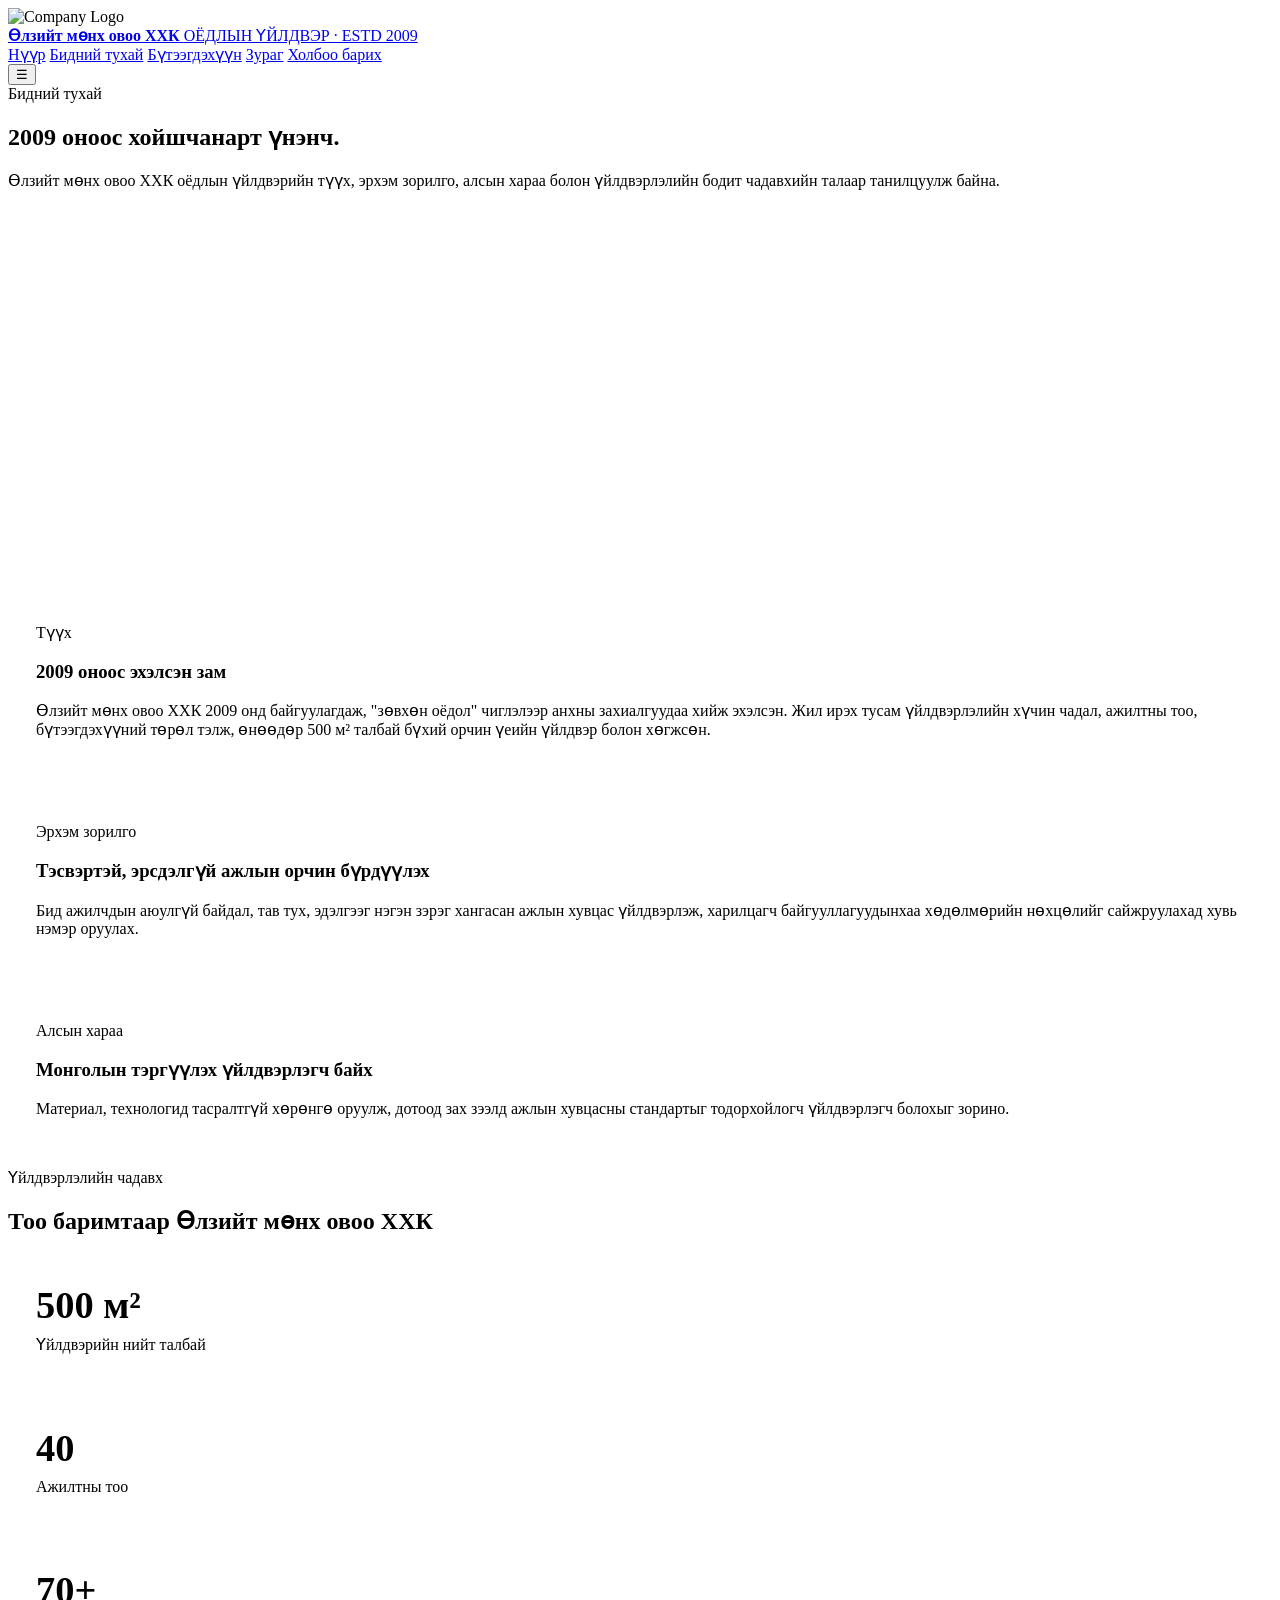
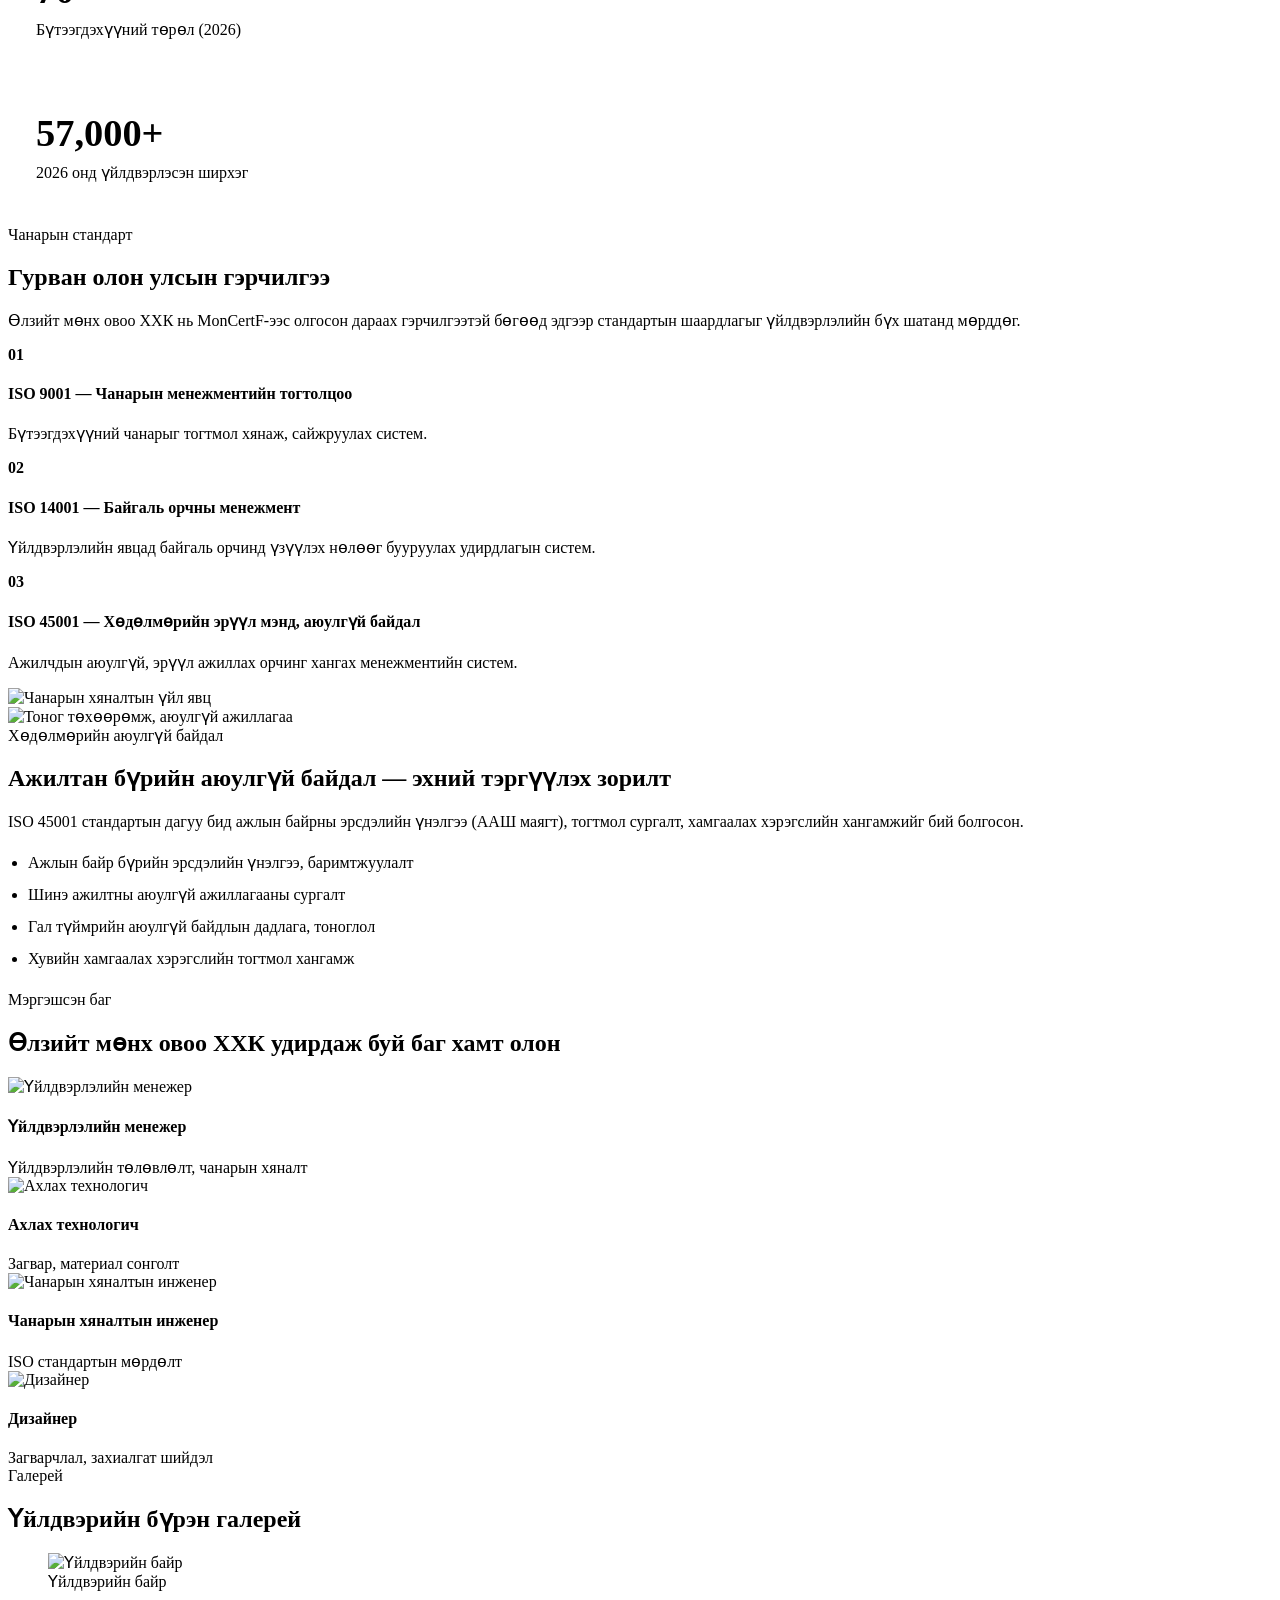
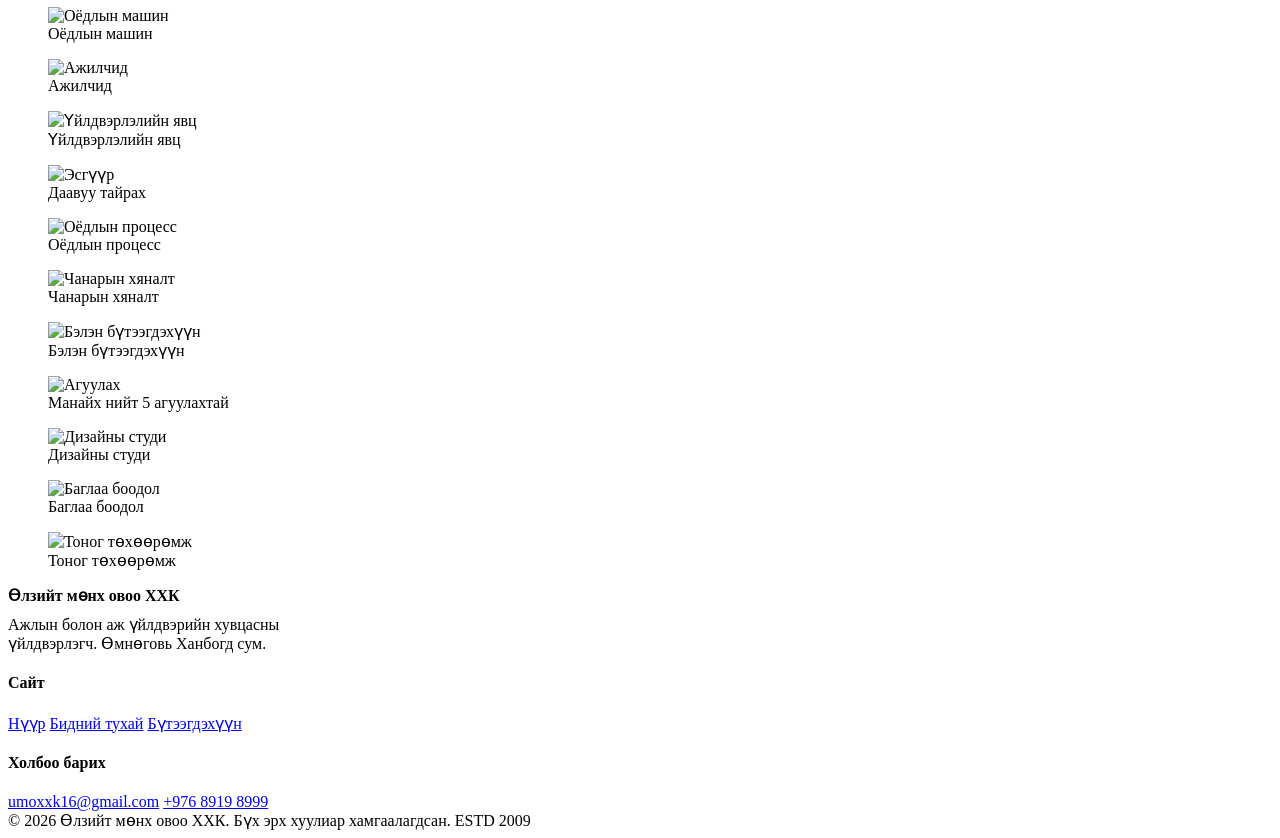
==== about.html @ 43c3ddc1 "Create about.html" ====
<!DOCTYPE html>
<html lang="mn">

<head>
    <meta charset="UTF-8">
    <meta name="viewport" content="width=device-width, initial-scale=1.0">
    <title>Бидний тухай — Өлзийт мөнх овоо ХХК оёдлын Үйлдвэр</title>
    <meta name="description" content="Өлзийт мөнх овоо ХХК оёдлын үйлдвэрийн түүх, эрхэм зорилго, чадавх, чанарын стандарт, баг хамт олон.">
    <link rel="preconnect" href="https://fonts.googleapis.com">
    <link href="https://fonts.googleapis.com/css2?family=Oswald:wght@400;500;600;700&family=Manrope:wght@400;500;600;700&display=swap" rel="stylesheet">
    <link rel="stylesheet" href="css/style.css">
    <div class="logo">
        <img src="images/logo/logo1.png" alt="Company Logo">
    </div>
</head>

<body data-page="about">

    <header class="site-nav">
        <div class="container">
            <a href="index.html" class="brand">
                <strong>Өлзийт мөнх овоо ХХК</strong>
                <span>ОЁДЛЫН ҮЙЛДВЭР · ESTD 2009</span>
            </a>
            <nav class="nav-links" id="nav-links">
                <a href="index.html">Нүүр</a>
                <a href="about.html" class="active">Бидний тухай</a>
                <a href="products.html">Бүтээгдэхүүн</a>
                <a href="about.html#gallery">Зураг</a>
                <a href="index.html#contact">Холбоо барих</a>
            </nav>
            <button class="nav-toggle" aria-label="Цэс">&#9776;</button>
        </div>
    </header>

    <section class="hero" style="min-height:56vh;">
        <div class="hero-bg" style="background-image: linear-gradient(100deg, rgba(55, 65, 76, 0.94) 25%, rgba(20,24,28,0.6) 75%), url('images/factory/factory-04.jpg');"></div>
        <div class="hero-grid"></div>
        <div class="container hero-inner">
            <div class="hero-eyebrow">Бидний тухай</div>
            <h1><span>2009 оноос хойш</span><span>чанарт үнэнч.</span></h1>
            <p class="hero-desc">Өлзийт мөнх овоо ХХК оёдлын үйлдвэрийн түүх, эрхэм зорилго, алсын хараа болон үйлдвэрлэлийн бодит чадавхийн талаар танилцуулж байна.</p>
        </div>
    </section>

    <!-- ============ HISTORY / MISSION / VISION ============ -->
    <section>
        <div class="container">
            <div class="grid grid-3">
                <div class="cut-card reveal" style="padding:34px 28px;">
                    <div class="eyebrow">Түүх</div>
                    <h3>2009 оноос эхэлсэн зам</h3>
                    <p>Өлзийт мөнх овоо ХХК 2009 онд байгуулагдаж, "зөвхөн оёдол" чиглэлээр анхны захиалгуудаа хийж эхэлсэн. Жил ирэх тусам үйлдвэрлэлийн хүчин чадал, ажилтны тоо, бүтээгдэхүүний төрөл тэлж, өнөөдөр 500 м² талбай бүхий орчин үеийн үйлдвэр
                        болон хөгжсөн.</p>
                </div>
                <div class="cut-card reveal" style="padding:34px 28px;">
                    <div class="eyebrow">Эрхэм зорилго</div>
                    <h3>Тэсвэртэй, эрсдэлгүй ажлын орчин бүрдүүлэх</h3>
                    <p>Бид ажилчдын аюулгүй байдал, тав тух, эдэлгээг нэгэн зэрэг хангасан ажлын хувцас үйлдвэрлэж, харилцагч байгууллагуудынхаа хөдөлмөрийн нөхцөлийг сайжруулахад хувь нэмэр оруулах.</p>
                </div>
                <div class="cut-card reveal" style="padding:34px 28px;">
                    <div class="eyebrow">Алсын хараа</div>
                    <h3>Монголын тэргүүлэх үйлдвэрлэгч байх</h3>
                    <p>Материал, технологид тасралтгүй хөрөнгө оруулж, дотоод зах зээлд ажлын хувцасны стандартыг тодорхойлогч үйлдвэрлэгч болохыг зорино.</p>
                </div>
            </div>
        </div>
    </section>

    <!-- ============ PRODUCTION CAPABILITY STATS ============ -->
    <section class="section-dark">
        <div class="container">
            <div class="section-head">
                <div class="eyebrow">Үйлдвэрлэлийн чадавх</div>
                <h2>Тоо баримтаар Өлзийт мөнх овоо ХХК</h2>
            </div>
            <div class="grid grid-4">
                <div class="cut-card reveal" style="padding:28px;"><b class="hero-stat-b" style="font-family:var(--font-display); font-size:2.4rem; color:var(--accent); display:block;">500 м²</b>
                    <p style="margin-top:8px;">Үйлдвэрийн нийт талбай</p>
                </div>
                <div class="cut-card reveal" style="padding:28px;"><b style="font-family:var(--font-display); font-size:2.4rem; color:var(--accent); display:block;">40</b>
                    <p style="margin-top:8px;">Ажилтны тоо</p>
                </div>
                <div class="cut-card reveal" style="padding:28px;"><b style="font-family:var(--font-display); font-size:2.4rem; color:var(--accent); display:block;">70+</b>
                    <p style="margin-top:8px;">Бүтээгдэхүүний төрөл (2026)</p>
                </div>
                <div class="cut-card reveal" style="padding:28px;"><b style="font-family:var(--font-display); font-size:2.4rem; color:var(--accent); display:block;">57,000+</b>
                    <p style="margin-top:8px;">2026 онд үйлдвэрлэсэн ширхэг</p>
                </div>
            </div>
        </div>
    </section>

    <!-- ============ QUALITY STANDARDS ============ -->
    <section>
        <div class="container split">
            <div class="reveal">
                <div class="eyebrow">Чанарын стандарт</div>
                <h2>Гурван олон улсын гэрчилгээ</h2>
                <p>Өлзийт мөнх овоо ХХК нь MonCertF-ээс олгосон дараах гэрчилгээтэй бөгөөд эдгээр стандартын шаардлагыг үйлдвэрлэлийн бүх шатанд мөрддөг.</p>
                <div class="capability-list">
                    <div class="capability-item">
                        <b class="num">01</b>
                        <div>
                            <h4>ISO 9001 — Чанарын менежментийн тогтолцоо</h4>
                            <p>Бүтээгдэхүүний чанарыг тогтмол хянаж, сайжруулах систем.</p>
                        </div>
                    </div>
                    <div class="capability-item">
                        <b class="num">02</b>
                        <div>
                            <h4>ISO 14001 — Байгаль орчны менежмент</h4>
                            <p>Үйлдвэрлэлийн явцад байгаль орчинд үзүүлэх нөлөөг бууруулах удирдлагын систем.</p>
                        </div>
                    </div>
                    <div class="capability-item">
                        <b class="num">03</b>
                        <div>
                            <h4>ISO 45001 — Хөдөлмөрийн эрүүл мэнд, аюулгүй байдал</h4>
                            <p>Ажилчдын аюулгүй, эрүүл ажиллах орчинг хангах менежментийн систем.</p>
                        </div>
                    </div>
                </div>
            </div>
            <div class="cut-card reveal">
                <img src="images/factory/factory-07.png" alt="Чанарын хяналтын үйл явц">
            </div>
        </div>
    </section>

    <!-- ============ WORKPLACE SAFETY ============ -->
    <section class="section-steel">
        <div class="container split">
            <div class="cut-card reveal" style="order:2;">
                <img src="images/gallery/gallery-11.jpeg" alt="Тоног төхөөрөмж, аюулгүй ажиллагаа">
            </div>
            <div class="reveal">
                <div class="eyebrow">Хөдөлмөрийн аюулгүй байдал</div>
                <h2>Ажилтан бүрийн аюулгүй байдал — эхний тэргүүлэх зорилт</h2>
                <p>ISO 45001 стандартын дагуу бид ажлын байрны эрсдэлийн үнэлгээ (ААШ маягт), тогтмол сургалт, хамгаалах хэрэгслийн хангамжийг бий болгосон.</p>
                <ul style="color:var(--paper); padding-left:20px; line-height:2;">
                    <li>Ажлын байр бүрийн эрсдэлийн үнэлгээ, баримтжуулалт</li>
                    <li>Шинэ ажилтны аюулгүй ажиллагааны сургалт</li>
                    <li>Гал түймрийн аюулгүй байдлын дадлага, тоноглол</li>
                    <li>Хувийн хамгаалах хэрэгслийн тогтмол хангамж</li>
                </ul>
            </div>
        </div>
    </section>

    <!-- ============ TEAM ============ -->
    <section>
        <div class="container">
            <div class="section-head">
                <div class="eyebrow">Мэргэшсэн баг</div>
                <h2>Өлзийт мөнх овоо ХХК удирдаж буй баг хамт олон</h2>
            </div>
            <div class="grid grid-4" id="team-grid">
                <div class="cut-card team-card reveal">
                    <img src="images/team/team-01.jpg" alt="Үйлдвэрлэлийн менежер">
                    <div class="cap">
                        <h4>Үйлдвэрлэлийн менежер</h4><span>Үйлдвэрлэлийн төлөвлөлт, чанарын хяналт</span></div>
                </div>
                <div class="cut-card team-card reveal">
                    <img src="images/team/team-02.jpg" alt="Ахлах технологич">
                    <div class="cap">
                        <h4>Ахлах технологич</h4><span>Загвар, материал сонголт</span></div>
                </div>
                <div class="cut-card team-card reveal">
                    <img src="images/team/team-03.jpg" alt="Чанарын хяналтын инженер">
                    <div class="cap">
                        <h4>Чанарын хяналтын инженер</h4><span>ISO стандартын мөрдөлт</span></div>
                </div>
                <div class="cut-card team-card reveal">
                    <img src="images/team/team-04.jpg" alt="Дизайнер">
                    <div class="cap">
                        <h4>Дизайнер</h4><span>Загварчлал, захиалгат шийдэл</span></div>
                </div>
            </div>
        </div>
    </section>

    <!-- ============ FULL COMPANY GALLERY ============ -->
    <section class="section-dark" id="gallery">
        <div class="container">
            <div class="section-head">
                <div class="eyebrow">Галерей</div>
                <h2>Үйлдвэрийн бүрэн галерей</h2>
            </div>
            <div class="masonry" data-lightbox-group>
                <figure><img src="images/factory/factory-01.jpeg" alt="Үйлдвэрийн байр">
                    <figcaption>Үйлдвэрийн байр</figcaption>
                </figure>
                <figure><img src="images/factory/factory-02.jpg" alt="Оёдлын машин">
                    <figcaption>Оёдлын машин</figcaption>
                </figure>
                <figure><img src="images/factory/factory-03.jpeg" alt="Ажилчид">
                    <figcaption>Ажилчид</figcaption>
                </figure>
                <figure><img src="images/factory/factory-04.jpg" alt="Үйлдвэрлэлийн явц">
                    <figcaption>Үйлдвэрлэлийн явц</figcaption>
                </figure>
                <figure><img src="images/factory/factory-05.jpg" alt="Эсгүүр">
                    <figcaption>Даавуу тайрах</figcaption>
                </figure>
                <figure><img src="images/factory/factory-06.jpeg" alt="Оёдлын процесс">
                    <figcaption>Оёдлын процесс</figcaption>
                </figure>
                <figure><img src="images/factory/factory-07.png" alt="Чанарын хяналт">
                    <figcaption>Чанарын хяналт</figcaption>
                </figure>
                <figure><img src="images/factory/factory-08.jpg" alt="Бэлэн бүтээгдэхүүн">
                    <figcaption>Бэлэн бүтээгдэхүүн</figcaption>
                </figure>
                <figure><img src="images/gallery/gallery-04.jpg" alt=" Агуулах">
                    <figcaption>Манайх нийт 5 агуулахтай</figcaption>
                </figure>
                <figure><img src="images/gallery/gallery-05.jpg" alt="Дизайны студи">
                    <figcaption>Дизайны студи</figcaption>
                </figure>
                <figure><img src="images/gallery/gallery-09.jpeg" alt="Баглаа боодол">
                    <figcaption>Баглаа боодол</figcaption>
                </figure>
                <figure><img src="images/gallery/gallery-11.jpg" alt="Тоног төхөөрөмж">
                    <figcaption>Тоног төхөөрөмж</figcaption>
                </figure>
            </div>
        </div>
    </section>

    <footer class="site-footer">
        <div class="container">
            <div class="footer-top">
                <div class="footer-brand"><strong>Өлзийт мөнх овоо ХХК</strong>
                    <p style="max-width:34ch; margin-top:10px;">Ажлын болон аж үйлдвэрийн хувцасны үйлдвэрлэгч. Өмнөговь Ханбогд сум.</p>
                </div>
                <div class="footer-cols">
                    <div class="footer-col">
                        <h4>Сайт</h4>
                        <a href="index.html">Нүүр</a>
                        <a href="about.html">Бидний тухай</a>
                        <a href="products.html">Бүтээгдэхүүн</a>
                    </div>
                    <div class="footer-col">
                        <h4>Холбоо барих</h4>
                        <a href="mailto:umoxxk16@gmail.com">umoxxk16@gmail.com</a>
                        <a href="tel:+97689198999">+976 8919 8999</a>
                    </div>
                </div>
            </div>
            <div class="footer-bottom">
                <span>© 2026 Өлзийт мөнх овоо ХХК. Бүх эрх хуулиар хамгаалагдсан.</span>
                <span>ESTD 2009</span>
            </div>
        </div>
    </footer>

    <script src="js/products-data.js"></script>
    <script src="js/main.js"></script>
</body>

</html>
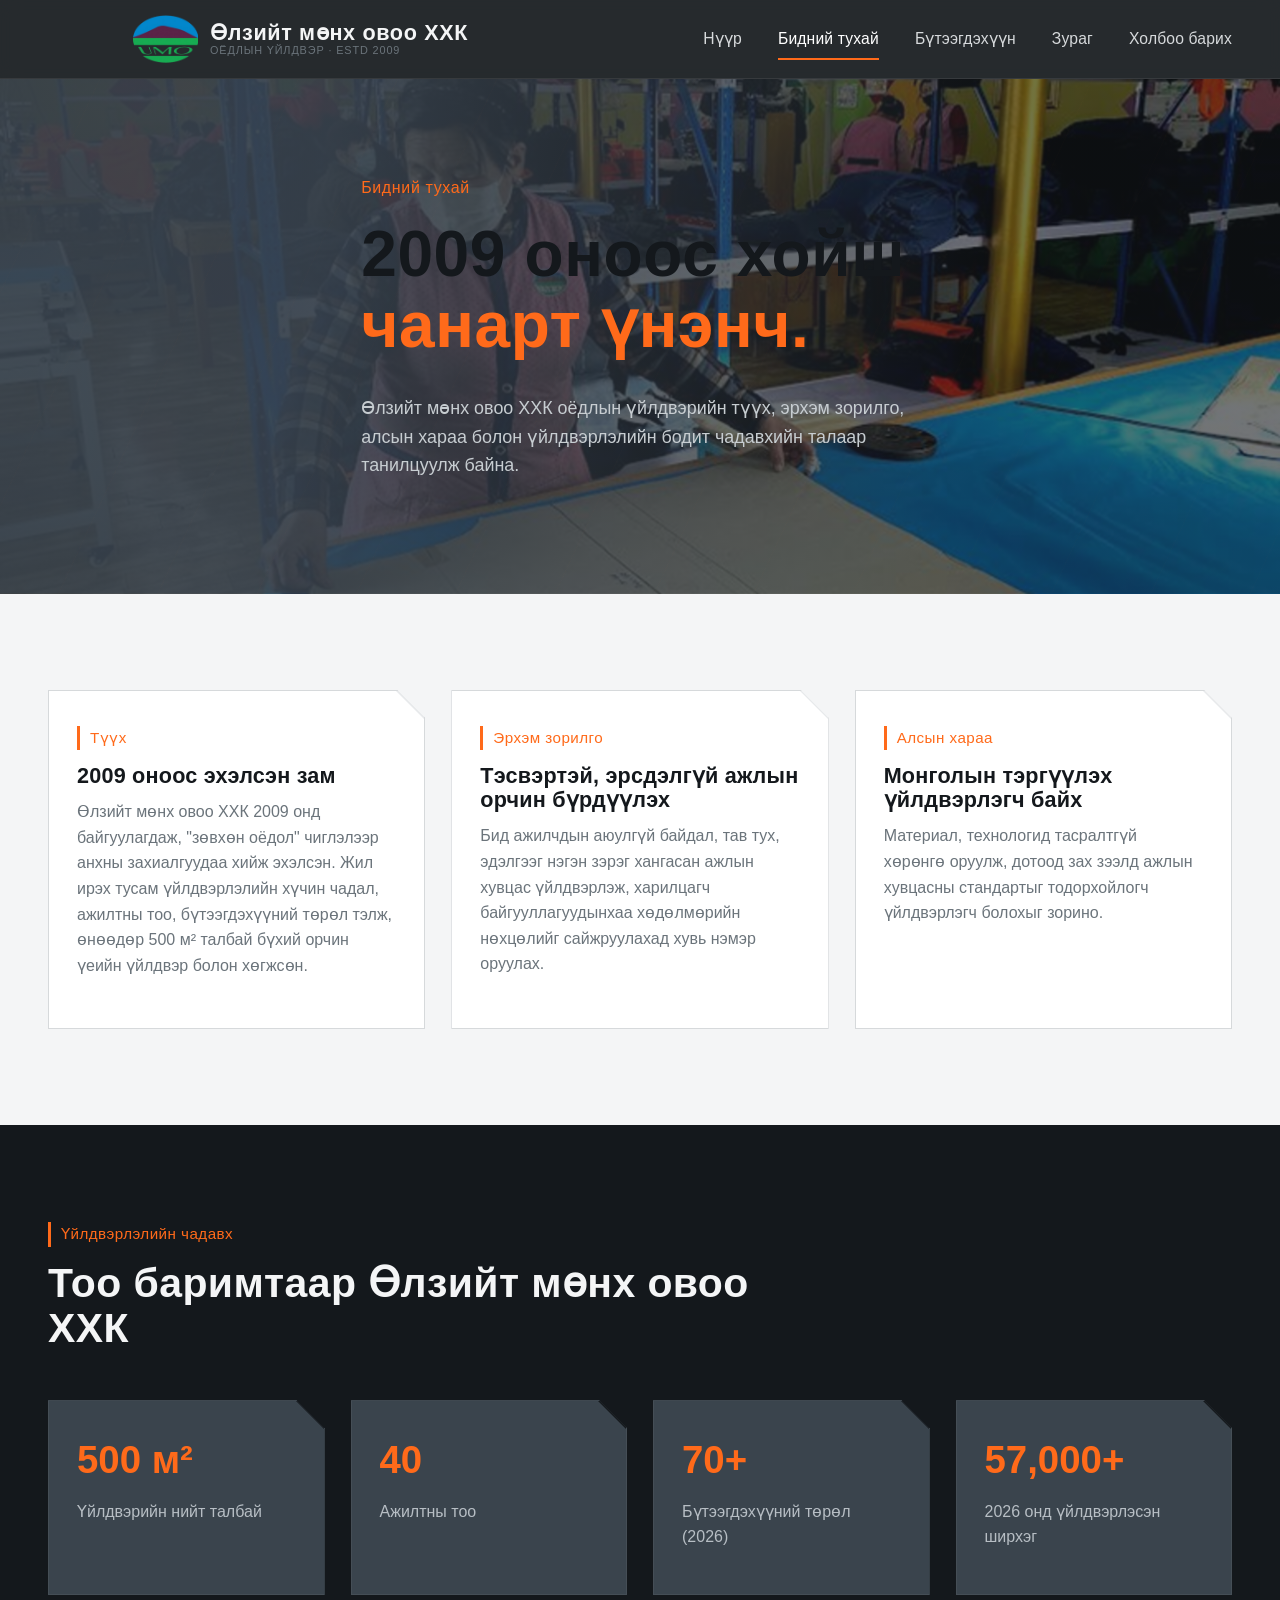
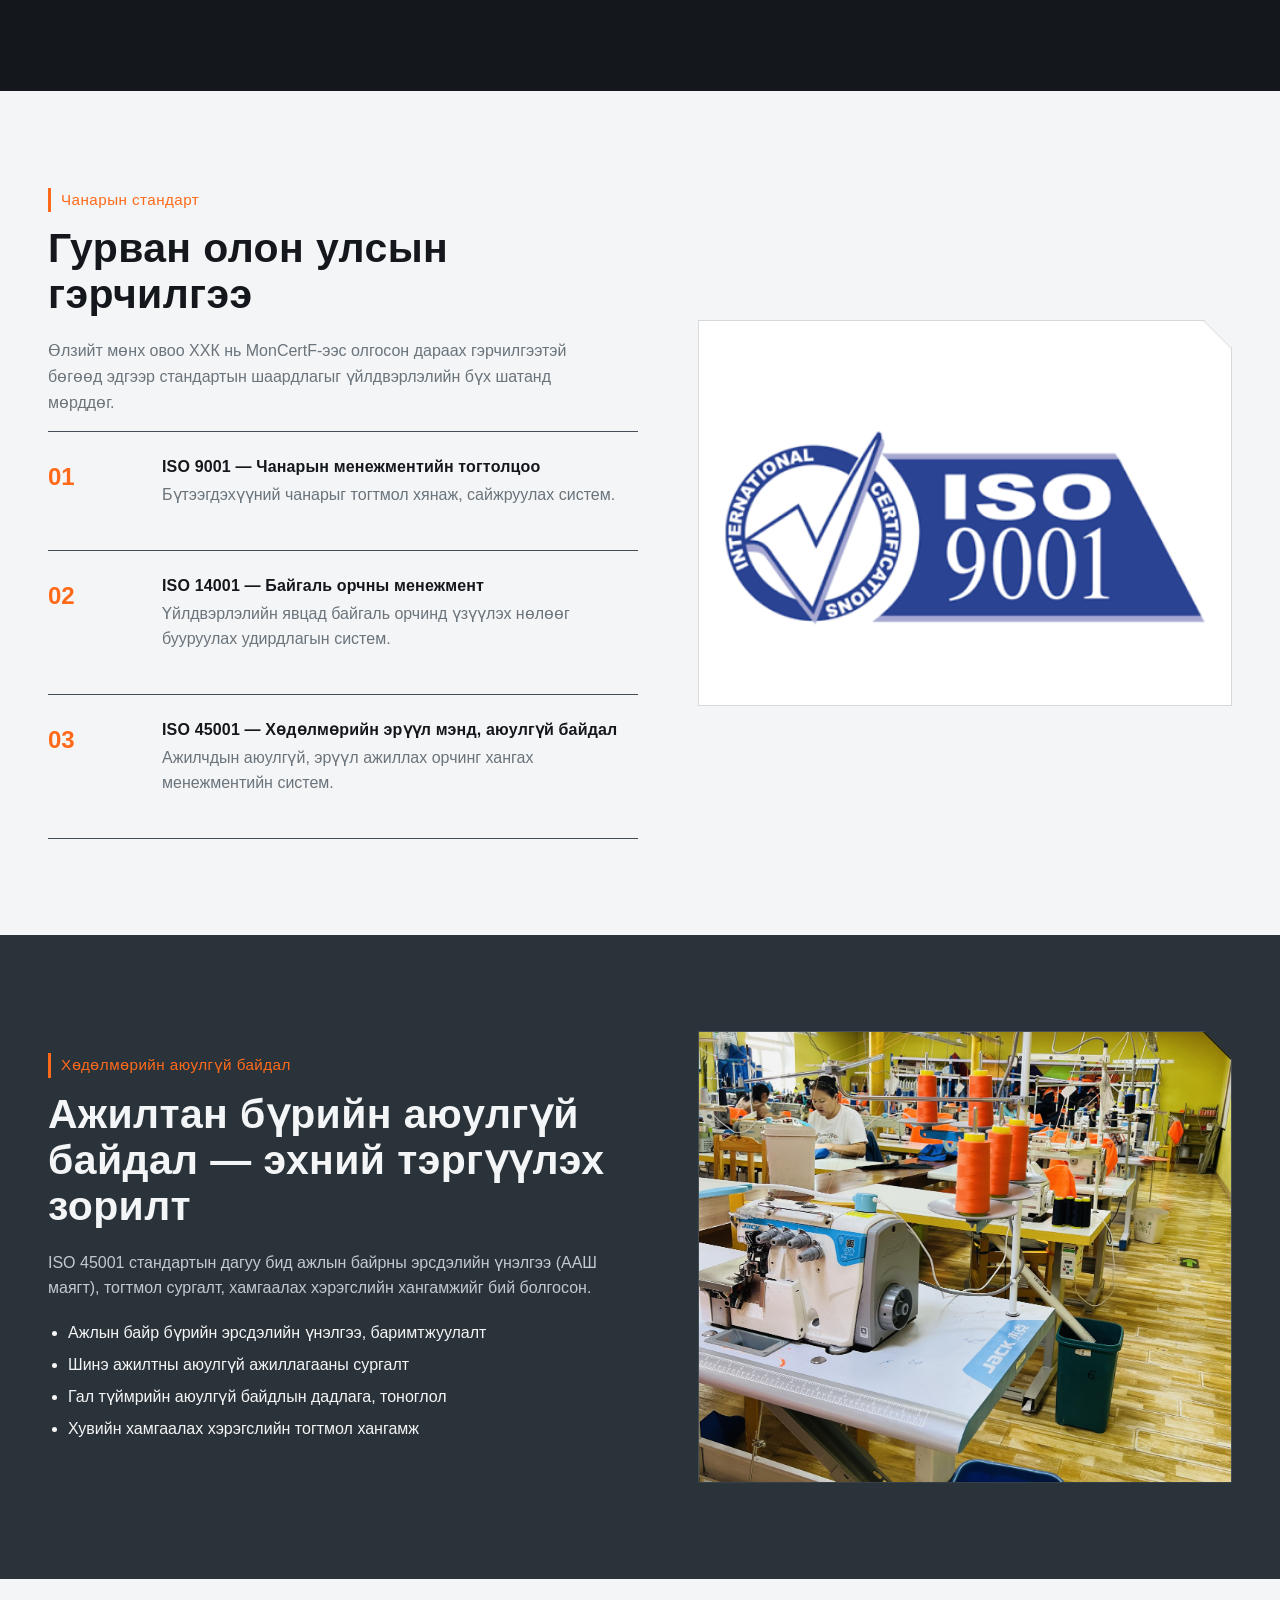
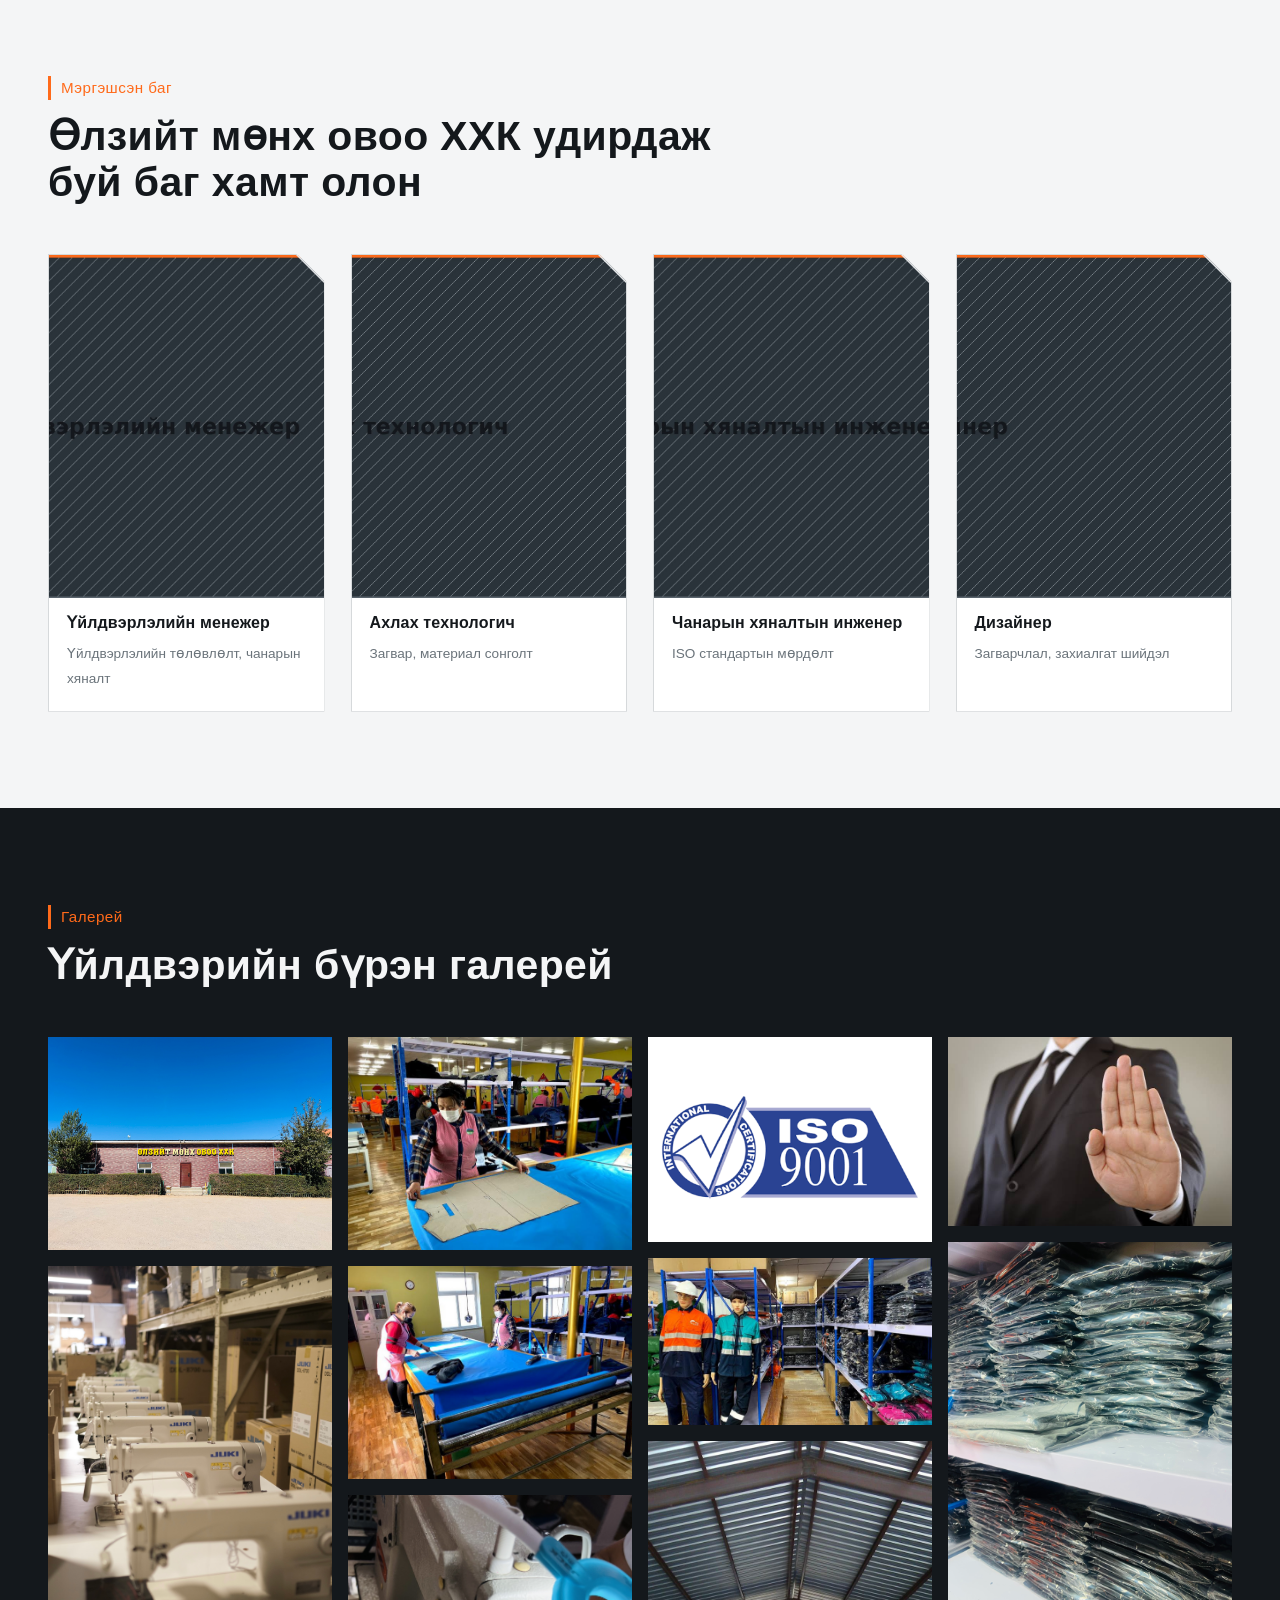
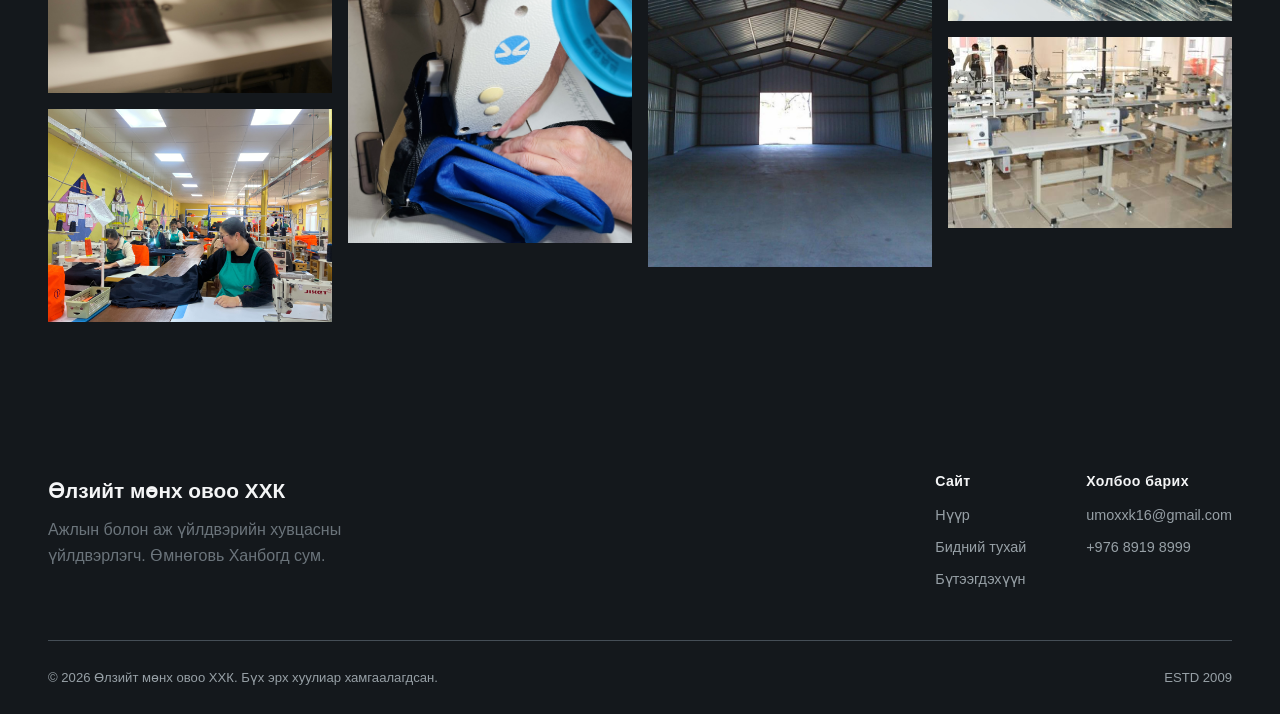
==== commit 5f1963f2: "Update about.html" ====
--- a/about.html
+++ b/about.html
@@ -9,9 +9,6 @@
     <link rel="preconnect" href="https://fonts.googleapis.com">
     <link href="https://fonts.googleapis.com/css2?family=Oswald:wght@400;500;600;700&family=Manrope:wght@400;500;600;700&display=swap" rel="stylesheet">
     <link rel="stylesheet" href="css/style.css">
-    <div class="logo">
-        <img src="images/logo/logo1.png" alt="Company Logo">
-    </div>
 </head>
 
 <body data-page="about">
@@ -19,8 +16,13 @@
     <header class="site-nav">
         <div class="container">
             <a href="index.html" class="brand">
-                <strong>Өлзийт мөнх овоо ХХК</strong>
-                <span>ОЁДЛЫН ҮЙЛДВЭР · ESTD 2009</span>
+                <div class="logo">
+                    <img src="images/logo/logo1.png" alt="Company Logo">
+                </div>
+                <div class="brand-text">
+                    <strong>Өлзийт мөнх овоо ХХК</strong>
+                    <span>ОЁДЛЫН ҮЙЛДВЭР · ESTD 2009</span>
+                </div>
             </a>
             <nav class="nav-links" id="nav-links">
                 <a href="index.html">Нүүр</a>
--- a/css/style.css
+++ b/css/style.css
@@ -0,0 +1,2504 @@
+/* ============================================================
+   MAYNAKH ОЁДЛЫН ҮЙЛДВЭР — ҮНДСЭН СТИЛЬ
+   ============================================================
+   ӨНГӨ, ФОНТ ӨӨРЧЛӨХ бол доорх :root хэсгийн хувьсагчдыг л
+   өөрчилбол хангалттай — сайтын бүх хэсэгт автоматаар шинэчлэгдэнэ.
+   ============================================================ */
+
+/* ============================================================
+   MAYNAKH ОЁДЛЫН ҮЙЛДВЭР — ҮНДСЭН СТИЛЬ
+   ============================================================
+   ӨНГӨ, ФОНТ ӨӨРЧЛӨХ бол доорх :root хэсгийн хувьсагчдыг л
+   өөрчилбол хангалттай — сайтын бүх хэсэгт автоматаар шинэчлэгдэнэ.
+   ============================================================ */
+
+
+/* ---------- 1. DESIGN TOKENS (энд өнгө/фонт өөрчил) ---------- */
+
+:root {
+    /* Өнгөний палитр */
+    --ink: #14181c;
+    /* Хамгийн харанхуй фон */
+    --steel: #2b333a;
+    /* Хоёрдогч харанхуй гадаргуу */
+    --steel-light: #3a444d;
+    --paper: #f4f5f6;
+    /* Цайвар фон */
+    --paper-dim: #e7e9eb;
+    --line: #d6d9db;
+    /* Цайвар хуваарийн шугам */
+    --line-dark: #454e56;
+    /* Харанхуй хуваарийн шугам */
+    --ash: #6b747b;
+    /* Хоёрдогч текст */
+    --white: #ffffff;
+    --accent: #ff6a1a;
+    /* Аюулгүй байдлын улбар шар (гол өнгө) */
+    --accent-dim: #cc5514;
+    --steel-blue: #3e7cb1;
+    /* Хоёрдогч хүйтэн өнгө (сертификат гэх мэт) */
+    /* Фонт */
+    --font-display: 'Oswald', 'Arial Narrow', sans-serif;
+    --font-body: 'Manrope', 'Segoe UI', sans-serif;
+    /* Хэмжээ */
+    --container: 1240px;
+    --cut: 28px;
+    /* signature diagonal-cut corner size */
+    --radius-soft: 3px;
+}
+
+* {
+    box-sizing: border-box;
+}
+
+html {
+    scroll-behavior: smooth;
+}
+
+body {
+    margin: 0;
+    font-family: var(--font-body);
+    background: var(--paper);
+    color: var(--ink);
+    line-height: 1.6;
+    font-size: 16px;
+    -webkit-font-smoothing: antialiased;
+}
+
+h1,
+h2,
+h3,
+h4 {
+    font-family: var(--font-display);
+    font-weight: 600;
+    letter-spacing: 0.01em;
+    margin: 0 0 0.5em;
+    line-height: 1.12;
+    color: var(--ink);
+}
+
+h1 {
+    font-size: clamp(2.6rem, 5vw, 4.6rem);
+    font-weight: 700;
+}
+
+h2 {
+    font-size: clamp(1.9rem, 3.2vw, 2.7rem);
+}
+
+h3 {
+    font-size: 1.35rem;
+}
+
+p {
+    margin: 0 0 1em;
+    color: var(--ash);
+    max-width: 62ch;
+}
+
+a {
+    color: inherit;
+    text-decoration: none;
+}
+
+img {
+    max-width: 100%;
+    display: block;
+}
+
+.container {
+    max-width: var(--container);
+    margin: 0 auto;
+    padding: 0 28px;
+}
+
+section {
+    padding: 96px 0;
+}
+
+@media (max-width: 720px) {
+    section {
+        padding: 60px 0;
+    }
+}
+
+.section-dark {
+    background: var(--ink);
+    color: var(--paper);
+}
+
+.section-dark p {
+    color: #b7bec4;
+}
+
+.section-dark h2,
+.section-dark h3 {
+    color: var(--paper);
+}
+
+.section-steel {
+    background: var(--steel);
+    color: var(--paper);
+}
+
+.section-steel p {
+    color: #c3c9cd;
+}
+
+.section-steel h2,
+.section-steel h3 {
+    color: var(--paper);
+}
+
+.eyebrow {
+    display: inline-block;
+    font-family: var(--font-display);
+    font-size: 0.95rem;
+    letter-spacing: 0.03em;
+    color: var(--accent);
+    border-left: 3px solid var(--accent);
+    padding-left: 10px;
+    margin-bottom: 14px;
+}
+
+.section-head {
+    max-width: 720px;
+    margin-bottom: 48px;
+}
+
+.section-head.center {
+    margin-left: auto;
+    margin-right: auto;
+    text-align: center;
+}
+
+
+/* ---------- 2. BUTTONS ---------- */
+
+.btn {
+    display: inline-flex;
+    align-items: center;
+    gap: 10px;
+    font-family: var(--font-display);
+    font-size: 1rem;
+    letter-spacing: 0.02em;
+    padding: 15px 30px;
+    border: 1px solid transparent;
+    cursor: pointer;
+    transition: transform 0.18s ease, background 0.18s ease, color 0.18s ease, border-color .18s ease;
+    clip-path: polygon(0 0, calc(100% - 14px) 0, 100% 14px, 100% 100%, 14px 100%, 0 100%);
+}
+
+.btn-primary {
+    background: var(--accent);
+    color: var(--ink);
+}
+
+.btn-primary:hover {
+    background: #fff;
+    transform: translateY(-2px);
+}
+
+.btn-outline {
+    background: transparent;
+    border-color: rgba(244, 245, 246, 0.4);
+    color: inherit;
+}
+
+.btn-outline:hover {
+    border-color: var(--accent);
+    color: var(--accent);
+    transform: translateY(-2px);
+}
+
+.btn-outline.dark {
+    border-color: #b9bfc3;
+    color: var(--ink);
+}
+
+.btn-outline.dark:hover {
+    border-color: var(--accent);
+    color: var(--accent-dim);
+}
+
+.btn-block {
+    width: 100%;
+    justify-content: center;
+}
+
+
+/* ---------- 3. NAV ---------- */
+
+.site-nav {
+    position: sticky;
+    top: 0;
+    z-index: 60;
+    background: rgba(20, 24, 28, 0.92);
+    backdrop-filter: blur(10px);
+    border-bottom: 1px solid rgba(255, 255, 255, 0.08);
+}
+
+.site-nav .container {
+    display: flex;
+    align-items: center;
+    justify-content: space-between;
+    min-height: 72PX;
+    height: 78px;
+}
+
+.brand {
+    display: flex;
+    flex-direction: row;
+    align-items: center;
+    gap: 12px;
+    color: var(--paper);
+}
+
+.brand strong {
+    font-family: var(--font-display);
+    font-size: 1.35rem;
+    letter-spacing: 0.03em;
+}
+
+.brand span {
+    font-size: 0.68rem;
+    color: var(--ash);
+    letter-spacing: 0.08em;
+}
+
+.brand-text {
+    display: flex;
+    flex-direction: column;
+    line-height: 1.1;
+}
+
+.nav-links {
+    display: flex;
+    align-items: center;
+    gap: 36px;
+}
+
+.nav-links a {
+    font-family: var(--font-display);
+    font-size: 0.98rem;
+    color: #d7dadc;
+    letter-spacing: 0.01em;
+    padding: 6px 0;
+    position: relative;
+}
+
+.nav-links a::after {
+    content: "";
+    position: absolute;
+    left: 0;
+    bottom: -2px;
+    height: 2px;
+    width: 0;
+    background: var(--accent);
+    transition: width 0.2s ease;
+}
+
+.nav-links a:hover::after,
+.nav-links a.active::after {
+    width: 100%;
+}
+
+.nav-links a.active {
+    color: var(--white);
+}
+
+.nav-toggle {
+    display: none;
+    background: none;
+    border: none;
+    color: var(--paper);
+    font-size: 1.6rem;
+    cursor: pointer;
+}
+
+@media (max-width: 480px) {
+    .brand strong {
+        font-size: 0.95rem;
+    }
+    .brand span {
+        font-size: 0.6rem;
+    }
+    .nav-toggle {
+        display: block;
+    }
+    .nav-links {
+        position: absolute;
+        top: 78px;
+        left: 0;
+        right: 0;
+        background: var(--ink);
+        flex-direction: column;
+        align-items: flex-start;
+        padding: 8px 28px 26px;
+        gap: 18px;
+        display: none;
+        border-bottom: 1px solid rgba(255, 255, 255, 0.08);
+    }
+    .nav-links.open {
+        display: flex;
+    }
+}
+
+
+/* ---------- 4. HERO ---------- */
+
+.hero {
+    position: relative;
+    min-height: 92vh;
+    display: flex;
+    align-items: center;
+    background: var(--ink);
+    color: var(--paper);
+    overflow: hidden;
+}
+
+.hero-bg {
+    position: absolute;
+    inset: 0;
+    background-image: linear-gradient(100deg, rgba(20, 24, 28, 0.94) 20%, rgba(20, 24, 28, 0.55) 65%, rgba(20, 24, 28, 0.25) 100%), url('../images/hero/hero-main.jpeg');
+    background-size: cover;
+    background-position: center;
+}
+
+.hero-grid {
+    position: absolute;
+    inset: 0;
+    opacity: 0.15;
+    pointer-events: none;
+    background-image: repeating-linear-gradient(115deg, rgba(255, 106, 26, 0.06) 0 1px, transparent 1px 90px);
+}
+
+.hero-inner {
+    position: relative;
+    z-index: 2;
+    max-width: 780px;
+}
+
+.hero-eyebrow {
+    font-family: var(--font-display);
+    color: var(--accent);
+    letter-spacing: 0.04em;
+    margin-bottom: 18px;
+    font-size: 1rem;
+}
+
+.hero h1 span {
+    display: block;
+    opacity: 0;
+    transform: translateY(24px);
+    animation: riseIn 0.7s ease forwards;
+}
+
+.hero h1 span:nth-child(1) {
+    animation-delay: 0.1s;
+}
+
+.hero h1 span:nth-child(2) {
+    animation-delay: 0.28s;
+    color: var(--accent);
+}
+
+.hero-desc {
+    opacity: 0;
+    transform: translateY(16px);
+    animation: riseIn 0.7s ease forwards 0.5s;
+    color: #c7cdd1;
+    font-size: 1.12rem;
+    max-width: 56ch;
+}
+
+.hero-cta {
+    opacity: 0;
+    transform: translateY(16px);
+    animation: riseIn 0.7s ease forwards 0.68s;
+    display: flex;
+    gap: 16px;
+    margin-top: 30px;
+    flex-wrap: wrap;
+}
+
+.hero-stats {
+    opacity: 0;
+    transform: translateY(16px);
+    animation: riseIn 0.7s ease forwards 0.85s;
+    display: flex;
+    gap: 44px;
+    margin-top: 64px;
+    flex-wrap: wrap;
+}
+
+.hero-stat b {
+    font-family: var(--font-display);
+    font-size: 2.1rem;
+    color: var(--white);
+    display: block;
+}
+
+.hero-stat span {
+    font-size: 0.85rem;
+    color: var(--ash);
+}
+
+@keyframes riseIn {
+    to {
+        opacity: 1;
+        transform: translateY(0);
+    }
+}
+
+@media (prefers-reduced-motion: reduce) {
+    .hero h1 span,
+    .hero-desc,
+    .hero-cta,
+    .hero-stats {
+        animation: none;
+        opacity: 1;
+        transform: none;
+    }
+}
+
+
+/* ---------- 5. CUT-CORNER CARD (signature motif) ---------- */
+
+.cut-card {
+    position: relative;
+    background: var(--white);
+    border: 1px solid var(--line);
+    clip-path: polygon(0 0, calc(100% - var(--cut)) 0, 100% var(--cut), 100% 100%, var(--cut) 100%, 0 100%);
+}
+
+.cut-card::before {
+    content: "";
+    position: absolute;
+    top: 0;
+    right: 0;
+    width: 0;
+    height: 0;
+    border-style: solid;
+    border-width: 0 var(--cut) var(--cut) 0;
+    border-color: transparent var(--paper-dim) transparent transparent;
+}
+
+.section-dark .cut-card,
+.section-steel .cut-card {
+    background: var(--steel-light);
+    border-color: var(--line-dark);
+}
+
+.section-dark .cut-card::before,
+.section-steel .cut-card::before {
+    border-color: transparent var(--ink) transparent transparent;
+}
+
+
+/* ---------- 6. GRIDS ---------- */
+
+.grid {
+    display: grid;
+    gap: 26px;
+}
+
+.grid-2 {
+    grid-template-columns: repeat(2, 1fr);
+}
+
+.grid-3 {
+    grid-template-columns: repeat(3, 1fr);
+}
+
+.grid-4 {
+    grid-template-columns: repeat(4, 1fr);
+}
+
+@media (max-width: 980px) {
+    .grid-3,
+    .grid-4 {
+        grid-template-columns: repeat(2, 1fr);
+    }
+}
+
+@media (max-width: 620px) {
+    .grid-2,
+    .grid-3,
+    .grid-4 {
+        grid-template-columns: 1fr;
+    }
+}
+
+
+/* ---------- 7. INTRO / SPLIT SECTION ---------- */
+
+.split {
+    display: grid;
+    grid-template-columns: 1.05fr 0.95fr;
+    gap: 60px;
+    align-items: center;
+}
+
+@media (max-width: 860px) {
+    .split {
+        grid-template-columns: 1fr;
+    }
+}
+
+.split img,
+.split .cut-card img {
+    width: 100%;
+    height: 100%;
+    object-fit: cover;
+}
+
+.stat-row {
+    display: flex;
+    gap: 40px;
+    flex-wrap: wrap;
+    margin-top: 34px;
+}
+
+.stat-row b {
+    font-family: var(--font-display);
+    font-size: 2.4rem;
+    display: block;
+    color: var(--accent-dim);
+}
+
+.stat-row span {
+    font-size: 0.85rem;
+    color: var(--ash);
+}
+
+
+/* ---------- 8. CATEGORY CARDS ---------- */
+
+.category-card {
+    padding: 30px 26px 26px;
+    transition: transform 0.2s ease, border-color 0.2s ease;
+}
+
+.category-card:hover {
+    transform: translateY(-6px);
+    border-color: var(--accent);
+}
+
+.category-card .cat-index {
+    font-family: var(--font-display);
+    color: var(--accent);
+    font-size: 0.85rem;
+    letter-spacing: 0.05em;
+    margin-bottom: 10px;
+    display: block;
+}
+
+.category-card h3 {
+    margin-bottom: 8px;
+}
+
+.category-card p {
+    font-size: 0.94rem;
+    margin-bottom: 0;
+}
+
+
+/* ---------- 9. CAPABILITY / WHY-US LIST ---------- */
+
+.capability-list {
+    border-top: 1px solid var(--line-dark);
+}
+
+.capability-item {
+    display: grid;
+    grid-template-columns: 90px 1fr;
+    gap: 24px;
+    padding: 26px 0;
+    border-bottom: 1px solid var(--line-dark);
+    align-items: start;
+}
+
+.capability-item b.num {
+    font-family: var(--font-display);
+    font-size: 1.5rem;
+    color: var(--accent);
+}
+
+.capability-item h4 {
+    margin: 0 0 6px;
+}
+
+@media (max-width: 620px) {
+    .capability-item {
+        grid-template-columns: 50px 1fr;
+    }
+}
+
+.why-grid .cut-card {
+    padding: 30px 26px;
+}
+
+.why-grid .icon {
+    width: 42px;
+    height: 42px;
+    margin-bottom: 18px;
+    color: var(--accent);
+}
+
+
+/* ---------- 10. PRODUCT CARD ---------- */
+
+.product-card {
+    display: flex;
+    flex-direction: column;
+    overflow: hidden;
+}
+
+.product-card .thumb {
+    position: relative;
+    aspect-ratio: 4/3;
+    overflow: hidden;
+    background: var(--paper-dim);
+}
+
+.product-card .thumb img {
+    width: 100%;
+    height: 100%;
+    object-fit: cover;
+    transition: opacity .35s ease;
+}
+
+.product-card .thumb img.img-back {
+    position: absolute;
+    inset: 0;
+    opacity: 0;
+}
+
+.product-card:hover .thumb img.img-back {
+    opacity: 1;
+}
+
+.product-card .thumb .cat-tag {
+    position: absolute;
+    top: 14px;
+    left: 14px;
+    background: rgba(20, 24, 28, 0.85);
+    color: var(--paper);
+    font-family: var(--font-display);
+    font-size: 0.72rem;
+    letter-spacing: 0.04em;
+    padding: 5px 10px 5px 12px;
+}
+
+.product-card .body {
+    padding: 20px 22px 24px;
+    display: flex;
+    flex-direction: column;
+    flex: 1;
+}
+
+.product-card .body p {
+    font-size: 0.92rem;
+    margin-bottom: 18px;
+    flex: 1;
+}
+
+.product-card .body h3 {
+    margin-bottom: 6px;
+}
+
+.product-card .view-link {
+    display: inline-flex;
+    align-items: center;
+    gap: 8px;
+    font-family: var(--font-display);
+    font-size: 0.92rem;
+    color: var(--accent-dim);
+    border-top: 1px solid var(--line);
+    padding-top: 14px;
+}
+
+.product-card .view-link .arrow {
+    transition: transform 0.2s ease;
+}
+
+.product-card:hover .view-link .arrow {
+    transform: translateX(4px);
+}
+
+
+/* ---------- 11. FILTER TABS (products page) ---------- */
+
+.filter-bar {
+    display: flex;
+    flex-wrap: wrap;
+    gap: 10px;
+    margin-bottom: 40px;
+}
+
+.filter-btn {
+    font-family: var(--font-display);
+    font-size: 0.9rem;
+    letter-spacing: 0.02em;
+    padding: 9px 18px;
+    border: 1px solid var(--line);
+    background: var(--white);
+    cursor: pointer;
+    color: var(--ash);
+    transition: all .15s ease;
+}
+
+.filter-btn:hover {
+    border-color: var(--accent);
+    color: var(--accent-dim);
+}
+
+.filter-btn.active {
+    background: var(--ink);
+    border-color: var(--ink);
+    color: var(--white);
+}
+
+
+/* ---------- 12. PRODUCT DETAIL PAGE ---------- */
+
+.detail-hero {
+    padding-top: 48px;
+    padding-bottom: 0;
+}
+
+.breadcrumb {
+    font-size: 0.86rem;
+    color: var(--ash);
+    margin-bottom: 26px;
+}
+
+.breadcrumb a:hover {
+    color: var(--accent-dim);
+}
+
+.gallery-main {
+    position: relative;
+    aspect-ratio: 5/4;
+    overflow: hidden;
+    background: var(--paper-dim);
+    cursor: zoom-in;
+}
+
+.gallery-main img {
+    width: 100%;
+    height: 100%;
+    object-fit: cover;
+}
+
+.gallery-thumbs {
+    display: flex;
+    gap: 12px;
+    margin-top: 14px;
+}
+
+.gallery-thumbs button {
+    padding: 0;
+    border: 2px solid transparent;
+    background: none;
+    cursor: pointer;
+    width: 84px;
+    height: 64px;
+    overflow: hidden;
+}
+
+.gallery-thumbs button img {
+    width: 100%;
+    height: 100%;
+    object-fit: cover;
+}
+
+.gallery-thumbs button.active {
+    border-color: var(--accent);
+}
+
+.detail-info h1 {
+    font-size: clamp(2rem, 3.4vw, 2.8rem);
+}
+
+.detail-tags {
+    display: flex;
+    gap: 10px;
+    margin-bottom: 18px;
+    flex-wrap: wrap;
+}
+
+.tag {
+    font-family: var(--font-display);
+    font-size: 0.75rem;
+    letter-spacing: 0.04em;
+    background: var(--paper-dim);
+    color: var(--ash);
+    padding: 5px 11px;
+}
+
+.tag.accent {
+    background: var(--accent);
+    color: var(--ink);
+}
+
+.option-row {
+    margin-top: 22px;
+}
+
+.option-row h4 {
+    font-family: var(--font-display);
+    font-size: 0.85rem;
+    letter-spacing: 0.04em;
+    color: var(--ash);
+    margin-bottom: 10px;
+    text-transform: uppercase;
+}
+
+.swatches {
+    display: flex;
+    flex-wrap: wrap;
+    gap: 8px;
+}
+
+.swatch {
+    border: 1px solid var(--line);
+    padding: 7px 14px;
+    font-size: 0.88rem;
+}
+
+.swatch.size {
+    font-family: var(--font-display);
+}
+
+.detail-tab-nav {
+    display: flex;
+    gap: 8px;
+    margin-top: 40px;
+    border-bottom: 1px solid var(--line);
+    flex-wrap: wrap;
+}
+
+.detail-tab-nav button {
+    font-family: var(--font-display);
+    font-size: 0.95rem;
+    padding: 12px 4px;
+    margin-right: 26px;
+    background: none;
+    border: none;
+    border-bottom: 2px solid transparent;
+    cursor: pointer;
+    color: var(--ash);
+}
+
+.detail-tab-nav button.active {
+    color: var(--ink);
+    border-color: var(--accent);
+}
+
+.detail-tab-panel {
+    display: none;
+    padding-top: 28px;
+}
+
+.detail-tab-panel.active {
+    display: block;
+}
+
+.spec-table {
+    width: 100%;
+    border-collapse: collapse;
+}
+
+.spec-table tr {
+    border-bottom: 1px solid var(--line);
+}
+
+.spec-table td {
+    padding: 13px 8px;
+    font-size: 0.94rem;
+    vertical-align: top;
+}
+
+.spec-table td:first-child {
+    color: var(--ash);
+    font-family: var(--font-display);
+    font-size: 0.82rem;
+    letter-spacing: 0.02em;
+    width: 220px;
+}
+
+.spec-table ul {
+    margin: 0;
+    padding-left: 18px;
+}
+
+.material-card {
+    display: grid;
+    grid-template-columns: 120px 1fr;
+    gap: 20px;
+    padding: 20px;
+    align-items: start;
+}
+
+.material-card img {
+    width: 100%;
+    height: 100%;
+    object-fit: cover;
+    aspect-ratio: 1/1;
+}
+
+.material-card h4 {
+    margin-bottom: 6px;
+}
+
+.material-card .comp {
+    font-size: 0.84rem;
+    color: var(--accent-dim);
+    font-family: var(--font-display);
+    margin-bottom: 8px;
+}
+
+.material-card ul {
+    margin: 8px 0;
+    padding-left: 18px;
+    font-size: 0.9rem;
+    color: var(--ash);
+}
+
+.material-card .why {
+    font-size: 0.88rem;
+    font-style: italic;
+}
+
+@media (max-width: 560px) {
+    .material-card {
+        grid-template-columns: 1fr;
+    }
+}
+
+
+/* ---------- 13. GALLERY / LIGHTBOX ---------- */
+
+.masonry {
+    columns: 4 220px;
+    column-gap: 16px;
+}
+
+.masonry figure {
+    margin: 0 0 16px;
+    break-inside: avoid;
+    position: relative;
+    overflow: hidden;
+}
+
+.masonry img {
+    width: 100%;
+    display: block;
+    transition: transform .4s ease;
+    cursor: zoom-in;
+}
+
+.masonry figure:hover img {
+    transform: scale(1.05);
+}
+
+.masonry figcaption {
+    position: absolute;
+    left: 0;
+    right: 0;
+    bottom: 0;
+    padding: 10px 12px;
+    background: linear-gradient(to top, rgba(20, 24, 28, 0.85), transparent);
+    color: var(--white);
+    font-size: 0.8rem;
+    font-family: var(--font-display);
+    opacity: 0;
+    transition: opacity .2s ease;
+}
+
+.masonry figure:hover figcaption {
+    opacity: 1;
+}
+
+.lightbox {
+    position: fixed;
+    inset: 0;
+    background: rgba(10, 12, 14, 0.94);
+    z-index: 200;
+    display: none;
+    align-items: center;
+    justify-content: center;
+    padding: 40px;
+}
+
+.lightbox.open {
+    display: flex;
+}
+
+.lightbox img {
+    max-width: 92vw;
+    max-height: 82vh;
+    object-fit: contain;
+}
+
+.lightbox-close,
+.lightbox-prev,
+.lightbox-next {
+    position: absolute;
+    background: rgba(255, 255, 255, 0.08);
+    color: var(--white);
+    border: 1px solid rgba(255, 255, 255, 0.25);
+    width: 44px;
+    height: 44px;
+    display: flex;
+    align-items: center;
+    justify-content: center;
+    cursor: pointer;
+    font-size: 1.3rem;
+}
+
+.lightbox-close {
+    top: 24px;
+    right: 24px;
+}
+
+.lightbox-prev {
+    left: 24px;
+    top: 50%;
+    transform: translateY(-50%);
+}
+
+.lightbox-next {
+    right: 24px;
+    top: 50%;
+    transform: translateY(-50%);
+}
+
+.lightbox-caption {
+    position: absolute;
+    bottom: 28px;
+    left: 0;
+    right: 0;
+    text-align: center;
+    color: #c7cdd1;
+    font-size: 0.9rem;
+}
+
+
+/* ---------- 14. TEAM ---------- */
+
+.team-card {
+    text-align: left;
+}
+
+.team-card img {
+    aspect-ratio: 4/5;
+    object-fit: cover;
+    width: 100%;
+}
+
+.team-card .cap {
+    padding: 16px 18px 20px;
+}
+
+.team-card .cap span {
+    font-size: 0.85rem;
+    color: var(--ash);
+}
+
+
+/* ---------- 15. CONTACT ---------- */
+
+.contact-grid {
+    display: grid;
+    grid-template-columns: 1fr 1fr;
+    gap: 50px;
+}
+
+@media (max-width: 860px) {
+    .contact-grid {
+        grid-template-columns: 1fr;
+    }
+}
+
+.contact-item {
+    display: flex;
+    gap: 16px;
+    padding: 18px 0;
+    border-bottom: 1px solid var(--line-dark);
+}
+
+.contact-item .ico {
+    color: var(--accent);
+    flex-shrink: 0;
+    margin-top: 2px;
+}
+
+.contact-item b {
+    display: block;
+    font-family: var(--font-display);
+    font-size: 0.95rem;
+    margin-bottom: 3px;
+}
+
+.map-frame {
+    width: 100%;
+    height: 100%;
+    min-height: 320px;
+    border: 1px solid var(--line-dark);
+    filter: grayscale(0.3);
+}
+
+
+/* ---------- 16. FOOTER ---------- */
+
+.site-footer {
+    background: var(--ink);
+    color: #97a0a6;
+    padding: 56px 0 26px;
+}
+
+.footer-top {
+    display: flex;
+    justify-content: space-between;
+    gap: 40px;
+    flex-wrap: wrap;
+    border-bottom: 1px solid var(--line-dark);
+    padding-bottom: 40px;
+    margin-bottom: 26px;
+}
+
+.footer-brand strong {
+    color: var(--paper);
+    font-family: var(--font-display);
+    font-size: 1.3rem;
+}
+
+.footer-cols {
+    display: flex;
+    gap: 60px;
+    flex-wrap: wrap;
+}
+
+.footer-col h4 {
+    font-family: var(--font-display);
+    font-size: 0.88rem;
+    color: var(--paper);
+    letter-spacing: 0.03em;
+    margin-bottom: 14px;
+}
+
+.footer-col a,
+.footer-col li {
+    display: block;
+    font-size: 0.9rem;
+    margin-bottom: 9px;
+    color: #97a0a6;
+    list-style: none;
+}
+
+.footer-col a:hover {
+    color: var(--accent);
+}
+
+.footer-bottom {
+    font-size: 0.82rem;
+    display: flex;
+    justify-content: space-between;
+    flex-wrap: wrap;
+    gap: 10px;
+}
+
+
+/* ---------- 17. SCROLL REVEAL (single, restrained) ---------- */
+
+.reveal {
+    opacity: 0;
+    transform: translateY(22px);
+    transition: opacity .6s ease, transform .6s ease;
+}
+
+.reveal.in-view {
+    opacity: 1;
+    transform: translateY(0);
+}
+
+@media (prefers-reduced-motion: reduce) {
+    .reveal {
+        opacity: 1;
+        transform: none;
+        transition: none;
+    }
+}
+
+
+/* focus visibility for accessibility */
+
+a:focus-visible,
+button:focus-visible {
+    outline: 2px solid var(--accent);
+    outline-offset: 2px;
+}
+
+
+/* Компанийн логог дээд хэсгийн зүүн талд байрлуулах */
+
+.logo {
+    z-index: 1000;
+}
+
+.logo img {
+    width: 65px;
+    height: 65px;
+    object-fit: contain;
+}
+
+
+/* Компанийн нэрийг логонд зай гаргаж өгөх */
+
+.site-nav .brand {
+    padding-left: 85px;
+}
+/* ---------- 1. DESIGN TOKENS (энд өнгө/фонт өөрчил) ---------- */
+
+:root {
+    /* Өнгөний палитр */
+    --ink: #14181c;
+    /* Хамгийн харанхуй фон */
+    --steel: #2b333a;
+    /* Хоёрдогч харанхуй гадаргуу */
+    --steel-light: #3a444d;
+    --paper: #f4f5f6;
+    /* Цайвар фон */
+    --paper-dim: #e7e9eb;
+    --line: #d6d9db;
+    /* Цайвар хуваарийн шугам */
+    --line-dark: #454e56;
+    /* Харанхуй хуваарийн шугам */
+    --ash: #6b747b;
+    /* Хоёрдогч текст */
+    --white: #ffffff;
+    --accent: #ff6a1a;
+    /* Аюулгүй байдлын улбар шар (гол өнгө) */
+    --accent-dim: #cc5514;
+    --steel-blue: #3e7cb1;
+    /* Хоёрдогч хүйтэн өнгө (сертификат гэх мэт) */
+    /* Фонт */
+    --font-display: 'Oswald', 'Arial Narrow', sans-serif;
+    --font-body: 'Manrope', 'Segoe UI', sans-serif;
+    /* Хэмжээ */
+    --container: 1240px;
+    --cut: 28px;
+    /* signature diagonal-cut corner size */
+    --radius-soft: 3px;
+}
+
+* {
+    box-sizing: border-box;
+}
+
+html {
+    scroll-behavior: smooth;
+}
+
+body {
+    margin: 0;
+    font-family: var(--font-body);
+    background: var(--paper);
+    color: var(--ink);
+    line-height: 1.6;
+    font-size: 16px;
+    -webkit-font-smoothing: antialiased;
+}
+
+h1,
+h2,
+h3,
+h4 {
+    font-family: var(--font-display);
+    font-weight: 600;
+    letter-spacing: 0.01em;
+    margin: 0 0 0.5em;
+    line-height: 1.12;
+    color: var(--ink);
+}
+
+h1 {
+    font-size: clamp(2.6rem, 5vw, 4.6rem);
+    font-weight: 700;
+}
+
+h2 {
+    font-size: clamp(1.9rem, 3.2vw, 2.7rem);
+}
+
+h3 {
+    font-size: 1.35rem;
+}
+
+p {
+    margin: 0 0 1em;
+    color: var(--ash);
+    max-width: 62ch;
+}
+
+a {
+    color: inherit;
+    text-decoration: none;
+}
+
+img {
+    max-width: 100%;
+    display: block;
+}
+
+.container {
+    max-width: var(--container);
+    margin: 0 auto;
+    padding: 0 28px;
+}
+
+section {
+    padding: 96px 0;
+}
+
+@media (max-width: 720px) {
+    section {
+        padding: 60px 0;
+    }
+}
+
+.section-dark {
+    background: var(--ink);
+    color: var(--paper);
+}
+
+.section-dark p {
+    color: #b7bec4;
+}
+
+.section-dark h2,
+.section-dark h3 {
+    color: var(--paper);
+}
+
+.section-steel {
+    background: var(--steel);
+    color: var(--paper);
+}
+
+.section-steel p {
+    color: #c3c9cd;
+}
+
+.section-steel h2,
+.section-steel h3 {
+    color: var(--paper);
+}
+
+.eyebrow {
+    display: inline-block;
+    font-family: var(--font-display);
+    font-size: 0.95rem;
+    letter-spacing: 0.03em;
+    color: var(--accent);
+    border-left: 3px solid var(--accent);
+    padding-left: 10px;
+    margin-bottom: 14px;
+}
+
+.section-head {
+    max-width: 720px;
+    margin-bottom: 48px;
+}
+
+.section-head.center {
+    margin-left: auto;
+    margin-right: auto;
+    text-align: center;
+}
+
+
+/* ---------- 2. BUTTONS ---------- */
+
+.btn {
+    display: inline-flex;
+    align-items: center;
+    gap: 10px;
+    font-family: var(--font-display);
+    font-size: 1rem;
+    letter-spacing: 0.02em;
+    padding: 15px 30px;
+    border: 1px solid transparent;
+    cursor: pointer;
+    transition: transform 0.18s ease, background 0.18s ease, color 0.18s ease, border-color .18s ease;
+    clip-path: polygon(0 0, calc(100% - 14px) 0, 100% 14px, 100% 100%, 14px 100%, 0 100%);
+}
+
+.btn-primary {
+    background: var(--accent);
+    color: var(--ink);
+}
+
+.btn-primary:hover {
+    background: #fff;
+    transform: translateY(-2px);
+}
+
+.btn-outline {
+    background: transparent;
+    border-color: rgba(244, 245, 246, 0.4);
+    color: inherit;
+}
+
+.btn-outline:hover {
+    border-color: var(--accent);
+    color: var(--accent);
+    transform: translateY(-2px);
+}
+
+.btn-outline.dark {
+    border-color: #b9bfc3;
+    color: var(--ink);
+}
+
+.btn-outline.dark:hover {
+    border-color: var(--accent);
+    color: var(--accent-dim);
+}
+
+.btn-block {
+    width: 100%;
+    justify-content: center;
+}
+
+
+/* ---------- 3. NAV ---------- */
+
+.site-nav {
+    position: sticky;
+    top: 0;
+    z-index: 60;
+    background: rgba(20, 24, 28, 0.92);
+    backdrop-filter: blur(10px);
+    border-bottom: 1px solid rgba(255, 255, 255, 0.08);
+}
+
+.site-nav .container {
+    display: flex;
+    align-items: center;
+    justify-content: space-between;
+    height: 78px;
+}
+
+.brand {
+    display: flex;
+    flex-direction: row;
+    align-items: center;
+    gap: 12px;
+    color: var(--paper);
+}
+
+.brand strong {
+    font-family: var(--font-display);
+    font-size: 1.35rem;
+    letter-spacing: 0.03em;
+}
+
+.brand span {
+    font-size: 0.68rem;
+    color: var(--ash);
+    letter-spacing: 0.08em;
+}
+
+.brand-text {
+    display: flex;
+    flex-direction: column;
+    line-height: 1.1;
+}
+
+.nav-links {
+    display: flex;
+    align-items: center;
+    gap: 36px;
+}
+
+.nav-links a {
+    font-family: var(--font-display);
+    font-size: 0.98rem;
+    color: #d7dadc;
+    letter-spacing: 0.01em;
+    padding: 6px 0;
+    position: relative;
+}
+
+.nav-links a::after {
+    content: "";
+    position: absolute;
+    left: 0;
+    bottom: -2px;
+    height: 2px;
+    width: 0;
+    background: var(--accent);
+    transition: width 0.2s ease;
+}
+
+.nav-links a:hover::after,
+.nav-links a.active::after {
+    width: 100%;
+}
+
+.nav-links a.active {
+    color: var(--white);
+}
+
+.nav-toggle {
+    display: none;
+    background: none;
+    border: none;
+    color: var(--paper);
+    font-size: 1.6rem;
+    cursor: pointer;
+}
+
+@media (max-width: 768px) {
+    .nav-toggle {
+        display: block;
+    }
+    .nav-links {
+        position: absolute;
+        top: 78px;
+        left: 0;
+        right: 0;
+        background: var(--ink);
+        flex-direction: column;
+        align-items: flex-start;
+        padding: 8px 28px 26px;
+        gap: 18px;
+        display: none;
+        border-bottom: 1px solid rgba(255, 255, 255, 0.08);
+    }
+    .nav-links.open {
+        display: flex;
+    }
+}
+
+
+/* ---------- 4. HERO ---------- */
+
+.hero {
+    position: relative;
+    min-height: 92vh;
+    display: flex;
+    align-items: center;
+    background: var(--ink);
+    color: var(--paper);
+    overflow: hidden;
+}
+
+.hero-bg {
+    position: absolute;
+    inset: 0;
+    background-image: linear-gradient(100deg, rgba(20, 24, 28, 0.94) 20%, rgba(20, 24, 28, 0.55) 65%, rgba(20, 24, 28, 0.25) 100%), url('../images/hero/hero-main.jpeg');
+    background-size: cover;
+    background-position: center;
+}
+
+.hero-grid {
+    position: absolute;
+    inset: 0;
+    opacity: 0.15;
+    pointer-events: none;
+    background-image: repeating-linear-gradient(115deg, rgba(255, 106, 26, 0.06) 0 1px, transparent 1px 90px);
+}
+
+.hero-inner {
+    position: relative;
+    z-index: 2;
+    max-width: 780px;
+}
+
+.hero-eyebrow {
+    font-family: var(--font-display);
+    color: var(--accent);
+    letter-spacing: 0.04em;
+    margin-bottom: 18px;
+    font-size: 1rem;
+}
+
+.hero h1 span {
+    display: block;
+    opacity: 0;
+    transform: translateY(24px);
+    animation: riseIn 0.7s ease forwards;
+}
+
+.hero h1 span:nth-child(1) {
+    animation-delay: 0.1s;
+}
+
+.hero h1 span:nth-child(2) {
+    animation-delay: 0.28s;
+    color: var(--accent);
+}
+
+.hero-desc {
+    opacity: 0;
+    transform: translateY(16px);
+    animation: riseIn 0.7s ease forwards 0.5s;
+    color: #c7cdd1;
+    font-size: 1.12rem;
+    max-width: 56ch;
+}
+
+.hero-cta {
+    opacity: 0;
+    transform: translateY(16px);
+    animation: riseIn 0.7s ease forwards 0.68s;
+    display: flex;
+    gap: 16px;
+    margin-top: 30px;
+    flex-wrap: wrap;
+}
+
+.hero-stats {
+    opacity: 0;
+    transform: translateY(16px);
+    animation: riseIn 0.7s ease forwards 0.85s;
+    display: flex;
+    gap: 44px;
+    margin-top: 64px;
+    flex-wrap: wrap;
+}
+
+.hero-stat b {
+    font-family: var(--font-display);
+    font-size: 2.1rem;
+    color: var(--white);
+    display: block;
+}
+
+.hero-stat span {
+    font-size: 0.85rem;
+    color: var(--ash);
+}
+
+@keyframes riseIn {
+    to {
+        opacity: 1;
+        transform: translateY(0);
+    }
+}
+
+@media (prefers-reduced-motion: reduce) {
+    .hero h1 span,
+    .hero-desc,
+    .hero-cta,
+    .hero-stats {
+        animation: none;
+        opacity: 1;
+        transform: none;
+    }
+}
+
+
+/* ---------- 5. CUT-CORNER CARD (signature motif) ---------- */
+
+.cut-card {
+    position: relative;
+    background: var(--white);
+    border: 1px solid var(--line);
+    clip-path: polygon(0 0, calc(100% - var(--cut)) 0, 100% var(--cut), 100% 100%, var(--cut) 100%, 0 100%);
+}
+
+.cut-card::before {
+    content: "";
+    position: absolute;
+    top: 0;
+    right: 0;
+    width: 0;
+    height: 0;
+    border-style: solid;
+    border-width: 0 var(--cut) var(--cut) 0;
+    border-color: transparent var(--paper-dim) transparent transparent;
+}
+
+.section-dark .cut-card,
+.section-steel .cut-card {
+    background: var(--steel-light);
+    border-color: var(--line-dark);
+}
+
+.section-dark .cut-card::before,
+.section-steel .cut-card::before {
+    border-color: transparent var(--ink) transparent transparent;
+}
+
+
+/* ---------- 6. GRIDS ---------- */
+
+.grid {
+    display: grid;
+    gap: 26px;
+}
+
+.grid-2 {
+    grid-template-columns: repeat(2, 1fr);
+}
+
+.grid-3 {
+    grid-template-columns: repeat(3, 1fr);
+}
+
+.grid-4 {
+    grid-template-columns: repeat(4, 1fr);
+}
+
+@media (max-width: 980px) {
+    .grid-3,
+    .grid-4 {
+        grid-template-columns: repeat(2, 1fr);
+    }
+}
+
+@media (max-width: 620px) {
+    .grid-2,
+    .grid-3,
+    .grid-4 {
+        grid-template-columns: 1fr;
+    }
+}
+
+
+/* ---------- 7. INTRO / SPLIT SECTION ---------- */
+
+.split {
+    display: grid;
+    grid-template-columns: 1.05fr 0.95fr;
+    gap: 60px;
+    align-items: center;
+}
+
+@media (max-width: 860px) {
+    .split {
+        grid-template-columns: 1fr;
+    }
+}
+
+.split img,
+.split .cut-card img {
+    width: 100%;
+    height: 100%;
+    object-fit: cover;
+}
+
+.stat-row {
+    display: flex;
+    gap: 40px;
+    flex-wrap: wrap;
+    margin-top: 34px;
+}
+
+.stat-row b {
+    font-family: var(--font-display);
+    font-size: 2.4rem;
+    display: block;
+    color: var(--accent-dim);
+}
+
+.stat-row span {
+    font-size: 0.85rem;
+    color: var(--ash);
+}
+
+
+/* ---------- 8. CATEGORY CARDS ---------- */
+
+.category-card {
+    padding: 30px 26px 26px;
+    transition: transform 0.2s ease, border-color 0.2s ease;
+}
+
+.category-card:hover {
+    transform: translateY(-6px);
+    border-color: var(--accent);
+}
+
+.category-card .cat-index {
+    font-family: var(--font-display);
+    color: var(--accent);
+    font-size: 0.85rem;
+    letter-spacing: 0.05em;
+    margin-bottom: 10px;
+    display: block;
+}
+
+.category-card h3 {
+    margin-bottom: 8px;
+}
+
+.category-card p {
+    font-size: 0.94rem;
+    margin-bottom: 0;
+}
+
+
+/* ---------- 9. CAPABILITY / WHY-US LIST ---------- */
+
+.capability-list {
+    border-top: 1px solid var(--line-dark);
+}
+
+.capability-item {
+    display: grid;
+    grid-template-columns: 90px 1fr;
+    gap: 24px;
+    padding: 26px 0;
+    border-bottom: 1px solid var(--line-dark);
+    align-items: start;
+}
+
+.capability-item b.num {
+    font-family: var(--font-display);
+    font-size: 1.5rem;
+    color: var(--accent);
+}
+
+.capability-item h4 {
+    margin: 0 0 6px;
+}
+
+@media (max-width: 620px) {
+    .capability-item {
+        grid-template-columns: 50px 1fr;
+    }
+}
+
+.why-grid .cut-card {
+    padding: 30px 26px;
+}
+
+.why-grid .icon {
+    width: 42px;
+    height: 42px;
+    margin-bottom: 18px;
+    color: var(--accent);
+}
+
+
+/* ---------- 10. PRODUCT CARD ---------- */
+
+.product-card {
+    display: flex;
+    flex-direction: column;
+    overflow: hidden;
+}
+
+.product-card .thumb {
+    position: relative;
+    aspect-ratio: 4/3;
+    overflow: hidden;
+    background: var(--paper-dim);
+}
+
+.product-card .thumb img {
+    width: 100%;
+    height: 100%;
+    object-fit: cover;
+    transition: opacity .35s ease;
+}
+
+.product-card .thumb img.img-back {
+    position: absolute;
+    inset: 0;
+    opacity: 0;
+}
+
+.product-card:hover .thumb img.img-back {
+    opacity: 1;
+}
+
+.product-card .thumb .cat-tag {
+    position: absolute;
+    top: 14px;
+    left: 14px;
+    background: rgba(20, 24, 28, 0.85);
+    color: var(--paper);
+    font-family: var(--font-display);
+    font-size: 0.72rem;
+    letter-spacing: 0.04em;
+    padding: 5px 10px 5px 12px;
+}
+
+.product-card .body {
+    padding: 20px 22px 24px;
+    display: flex;
+    flex-direction: column;
+    flex: 1;
+}
+
+.product-card .body p {
+    font-size: 0.92rem;
+    margin-bottom: 18px;
+    flex: 1;
+}
+
+.product-card .body h3 {
+    margin-bottom: 6px;
+}
+
+.product-card .view-link {
+    display: inline-flex;
+    align-items: center;
+    gap: 8px;
+    font-family: var(--font-display);
+    font-size: 0.92rem;
+    color: var(--accent-dim);
+    border-top: 1px solid var(--line);
+    padding-top: 14px;
+}
+
+.product-card .view-link .arrow {
+    transition: transform 0.2s ease;
+}
+
+.product-card:hover .view-link .arrow {
+    transform: translateX(4px);
+}
+
+
+/* ---------- 11. FILTER TABS (products page) ---------- */
+
+.filter-bar {
+    display: flex;
+    flex-wrap: wrap;
+    gap: 10px;
+    margin-bottom: 40px;
+}
+
+.filter-btn {
+    font-family: var(--font-display);
+    font-size: 0.9rem;
+    letter-spacing: 0.02em;
+    padding: 9px 18px;
+    border: 1px solid var(--line);
+    background: var(--white);
+    cursor: pointer;
+    color: var(--ash);
+    transition: all .15s ease;
+}
+
+.filter-btn:hover {
+    border-color: var(--accent);
+    color: var(--accent-dim);
+}
+
+.filter-btn.active {
+    background: var(--ink);
+    border-color: var(--ink);
+    color: var(--white);
+}
+
+
+/* ---------- 12. PRODUCT DETAIL PAGE ---------- */
+
+.detail-hero {
+    padding-top: 48px;
+    padding-bottom: 0;
+}
+
+.breadcrumb {
+    font-size: 0.86rem;
+    color: var(--ash);
+    margin-bottom: 26px;
+}
+
+.breadcrumb a:hover {
+    color: var(--accent-dim);
+}
+
+.gallery-main {
+    position: relative;
+    aspect-ratio: 5/4;
+    overflow: hidden;
+    background: var(--paper-dim);
+    cursor: zoom-in;
+}
+
+.gallery-main img {
+    width: 100%;
+    height: 100%;
+    object-fit: cover;
+}
+
+.gallery-thumbs {
+    display: flex;
+    gap: 12px;
+    margin-top: 14px;
+}
+
+.gallery-thumbs button {
+    padding: 0;
+    border: 2px solid transparent;
+    background: none;
+    cursor: pointer;
+    width: 84px;
+    height: 64px;
+    overflow: hidden;
+}
+
+.gallery-thumbs button img {
+    width: 100%;
+    height: 100%;
+    object-fit: cover;
+}
+
+.gallery-thumbs button.active {
+    border-color: var(--accent);
+}
+
+.detail-info h1 {
+    font-size: clamp(2rem, 3.4vw, 2.8rem);
+}
+
+.detail-tags {
+    display: flex;
+    gap: 10px;
+    margin-bottom: 18px;
+    flex-wrap: wrap;
+}
+
+.tag {
+    font-family: var(--font-display);
+    font-size: 0.75rem;
+    letter-spacing: 0.04em;
+    background: var(--paper-dim);
+    color: var(--ash);
+    padding: 5px 11px;
+}
+
+.tag.accent {
+    background: var(--accent);
+    color: var(--ink);
+}
+
+.option-row {
+    margin-top: 22px;
+}
+
+.option-row h4 {
+    font-family: var(--font-display);
+    font-size: 0.85rem;
+    letter-spacing: 0.04em;
+    color: var(--ash);
+    margin-bottom: 10px;
+    text-transform: uppercase;
+}
+
+.swatches {
+    display: flex;
+    flex-wrap: wrap;
+    gap: 8px;
+}
+
+.swatch {
+    border: 1px solid var(--line);
+    padding: 7px 14px;
+    font-size: 0.88rem;
+}
+
+.swatch.size {
+    font-family: var(--font-display);
+}
+
+.detail-tab-nav {
+    display: flex;
+    gap: 8px;
+    margin-top: 40px;
+    border-bottom: 1px solid var(--line);
+    flex-wrap: wrap;
+}
+
+.detail-tab-nav button {
+    font-family: var(--font-display);
+    font-size: 0.95rem;
+    padding: 12px 4px;
+    margin-right: 26px;
+    background: none;
+    border: none;
+    border-bottom: 2px solid transparent;
+    cursor: pointer;
+    color: var(--ash);
+}
+
+.detail-tab-nav button.active {
+    color: var(--ink);
+    border-color: var(--accent);
+}
+
+.detail-tab-panel {
+    display: none;
+    padding-top: 28px;
+}
+
+.detail-tab-panel.active {
+    display: block;
+}
+
+.spec-table {
+    width: 100%;
+    border-collapse: collapse;
+}
+
+.spec-table tr {
+    border-bottom: 1px solid var(--line);
+}
+
+.spec-table td {
+    padding: 13px 8px;
+    font-size: 0.94rem;
+    vertical-align: top;
+}
+
+.spec-table td:first-child {
+    color: var(--ash);
+    font-family: var(--font-display);
+    font-size: 0.82rem;
+    letter-spacing: 0.02em;
+    width: 220px;
+}
+
+.spec-table ul {
+    margin: 0;
+    padding-left: 18px;
+}
+
+.material-card {
+    display: grid;
+    grid-template-columns: 120px 1fr;
+    gap: 20px;
+    padding: 20px;
+    align-items: start;
+}
+
+.material-card img {
+    width: 100%;
+    height: 100%;
+    object-fit: cover;
+    aspect-ratio: 1/1;
+}
+
+.material-card h4 {
+    margin-bottom: 6px;
+}
+
+.material-card .comp {
+    font-size: 0.84rem;
+    color: var(--accent-dim);
+    font-family: var(--font-display);
+    margin-bottom: 8px;
+}
+
+.material-card ul {
+    margin: 8px 0;
+    padding-left: 18px;
+    font-size: 0.9rem;
+    color: var(--ash);
+}
+
+.material-card .why {
+    font-size: 0.88rem;
+    font-style: italic;
+}
+
+@media (max-width: 560px) {
+    .material-card {
+        grid-template-columns: 1fr;
+    }
+}
+
+
+/* ---------- 13. GALLERY / LIGHTBOX ---------- */
+
+.masonry {
+    columns: 4 220px;
+    column-gap: 16px;
+}
+
+.masonry figure {
+    margin: 0 0 16px;
+    break-inside: avoid;
+    position: relative;
+    overflow: hidden;
+}
+
+.masonry img {
+    width: 100%;
+    display: block;
+    transition: transform .4s ease;
+    cursor: zoom-in;
+}
+
+.masonry figure:hover img {
+    transform: scale(1.05);
+}
+
+.masonry figcaption {
+    position: absolute;
+    left: 0;
+    right: 0;
+    bottom: 0;
+    padding: 10px 12px;
+    background: linear-gradient(to top, rgba(20, 24, 28, 0.85), transparent);
+    color: var(--white);
+    font-size: 0.8rem;
+    font-family: var(--font-display);
+    opacity: 0;
+    transition: opacity .2s ease;
+}
+
+.masonry figure:hover figcaption {
+    opacity: 1;
+}
+
+.lightbox {
+    position: fixed;
+    inset: 0;
+    background: rgba(10, 12, 14, 0.94);
+    z-index: 200;
+    display: none;
+    align-items: center;
+    justify-content: center;
+    padding: 40px;
+}
+
+.lightbox.open {
+    display: flex;
+}
+
+.lightbox img {
+    max-width: 92vw;
+    max-height: 82vh;
+    object-fit: contain;
+}
+
+.lightbox-close,
+.lightbox-prev,
+.lightbox-next {
+    position: absolute;
+    background: rgba(255, 255, 255, 0.08);
+    color: var(--white);
+    border: 1px solid rgba(255, 255, 255, 0.25);
+    width: 44px;
+    height: 44px;
+    display: flex;
+    align-items: center;
+    justify-content: center;
+    cursor: pointer;
+    font-size: 1.3rem;
+}
+
+.lightbox-close {
+    top: 24px;
+    right: 24px;
+}
+
+.lightbox-prev {
+    left: 24px;
+    top: 50%;
+    transform: translateY(-50%);
+}
+
+.lightbox-next {
+    right: 24px;
+    top: 50%;
+    transform: translateY(-50%);
+}
+
+.lightbox-caption {
+    position: absolute;
+    bottom: 28px;
+    left: 0;
+    right: 0;
+    text-align: center;
+    color: #c7cdd1;
+    font-size: 0.9rem;
+}
+
+
+/* ---------- 14. TEAM ---------- */
+
+.team-card {
+    text-align: left;
+}
+
+.team-card img {
+    aspect-ratio: 4/5;
+    object-fit: cover;
+    width: 100%;
+}
+
+.team-card .cap {
+    padding: 16px 18px 20px;
+}
+
+.team-card .cap span {
+    font-size: 0.85rem;
+    color: var(--ash);
+}
+
+
+/* ---------- 15. CONTACT ---------- */
+
+.contact-grid {
+    display: grid;
+    grid-template-columns: 1fr 1fr;
+    gap: 50px;
+}
+
+@media (max-width: 860px) {
+    .contact-grid {
+        grid-template-columns: 1fr;
+    }
+}
+
+.contact-item {
+    display: flex;
+    gap: 16px;
+    padding: 18px 0;
+    border-bottom: 1px solid var(--line-dark);
+}
+
+.contact-item .ico {
+    color: var(--accent);
+    flex-shrink: 0;
+    margin-top: 2px;
+}
+
+.contact-item b {
+    display: block;
+    font-family: var(--font-display);
+    font-size: 0.95rem;
+    margin-bottom: 3px;
+}
+
+.map-frame {
+    width: 100%;
+    height: 100%;
+    min-height: 320px;
+    border: 1px solid var(--line-dark);
+    filter: grayscale(0.3);
+}
+
+
+/* ---------- 16. FOOTER ---------- */
+
+.site-footer {
+    background: var(--ink);
+    color: #97a0a6;
+    padding: 56px 0 26px;
+}
+
+.footer-top {
+    display: flex;
+    justify-content: space-between;
+    gap: 40px;
+    flex-wrap: wrap;
+    border-bottom: 1px solid var(--line-dark);
+    padding-bottom: 40px;
+    margin-bottom: 26px;
+}
+
+.footer-brand strong {
+    color: var(--paper);
+    font-family: var(--font-display);
+    font-size: 1.3rem;
+}
+
+.footer-cols {
+    display: flex;
+    gap: 60px;
+    flex-wrap: wrap;
+}
+
+.footer-col h4 {
+    font-family: var(--font-display);
+    font-size: 0.88rem;
+    color: var(--paper);
+    letter-spacing: 0.03em;
+    margin-bottom: 14px;
+}
+
+.footer-col a,
+.footer-col li {
+    display: block;
+    font-size: 0.9rem;
+    margin-bottom: 9px;
+    color: #97a0a6;
+    list-style: none;
+}
+
+.footer-col a:hover {
+    color: var(--accent);
+}
+
+.footer-bottom {
+    font-size: 0.82rem;
+    display: flex;
+    justify-content: space-between;
+    flex-wrap: wrap;
+    gap: 10px;
+}
+
+
+/* ---------- 17. SCROLL REVEAL (single, restrained) ---------- */
+
+.reveal {
+    opacity: 0;
+    transform: translateY(22px);
+    transition: opacity .6s ease, transform .6s ease;
+}
+
+.reveal.in-view {
+    opacity: 1;
+    transform: translateY(0);
+}
+
+@media (prefers-reduced-motion: reduce) {
+    .reveal {
+        opacity: 1;
+        transform: none;
+        transition: none;
+    }
+}
+
+
+/* focus visibility for accessibility */
+
+a:focus-visible,
+button:focus-visible {
+    outline: 2px solid var(--accent);
+    outline-offset: 2px;
+}
+
+
+/* Компанийн логог дээд хэсгийн зүүн талд байрлуулах */
+
+.logo {
+    z-index: 1000;
+}
+
+.logo img {
+    width: 65px;
+    height: 65px;
+    object-fit: contain;
+}
+
+
+/* Компанийн нэрийг логонд зай гаргаж өгөх */
+
+.site-nav .brand {
+    padding-left: 85px;
+}
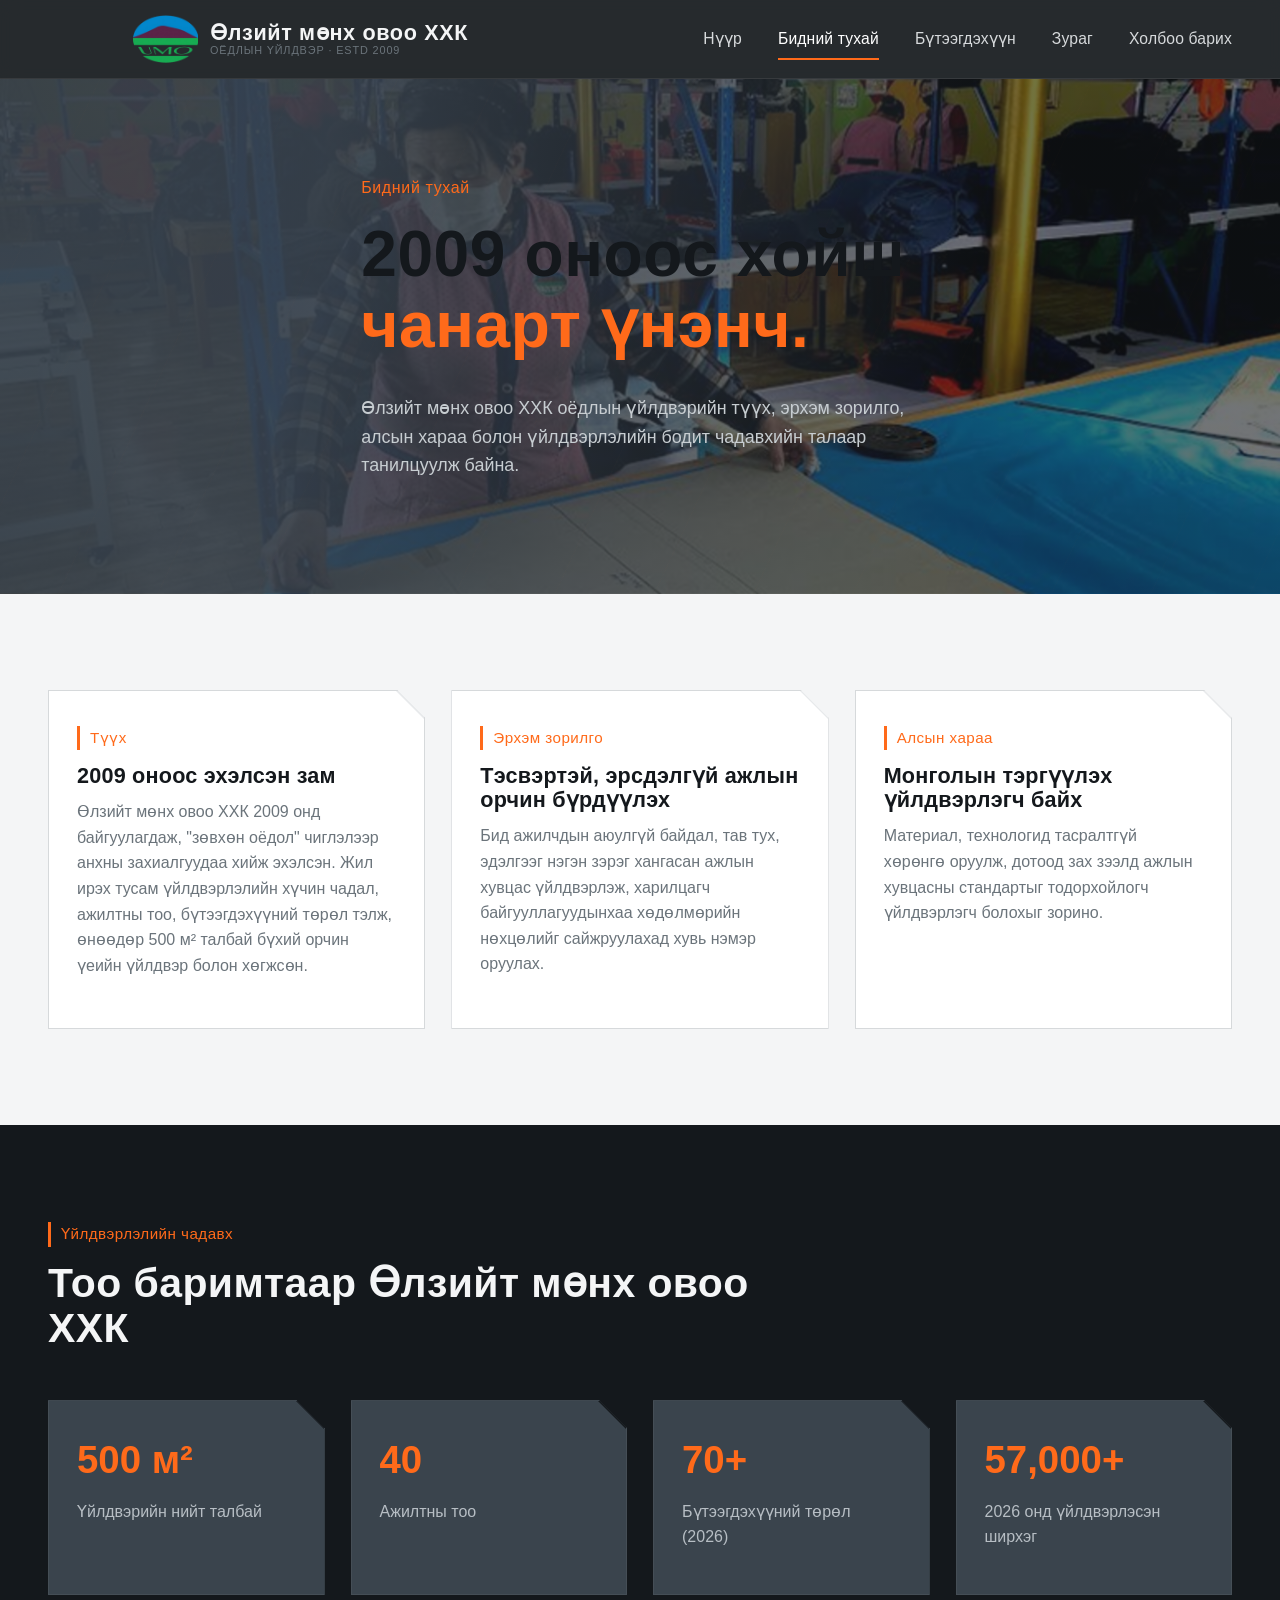
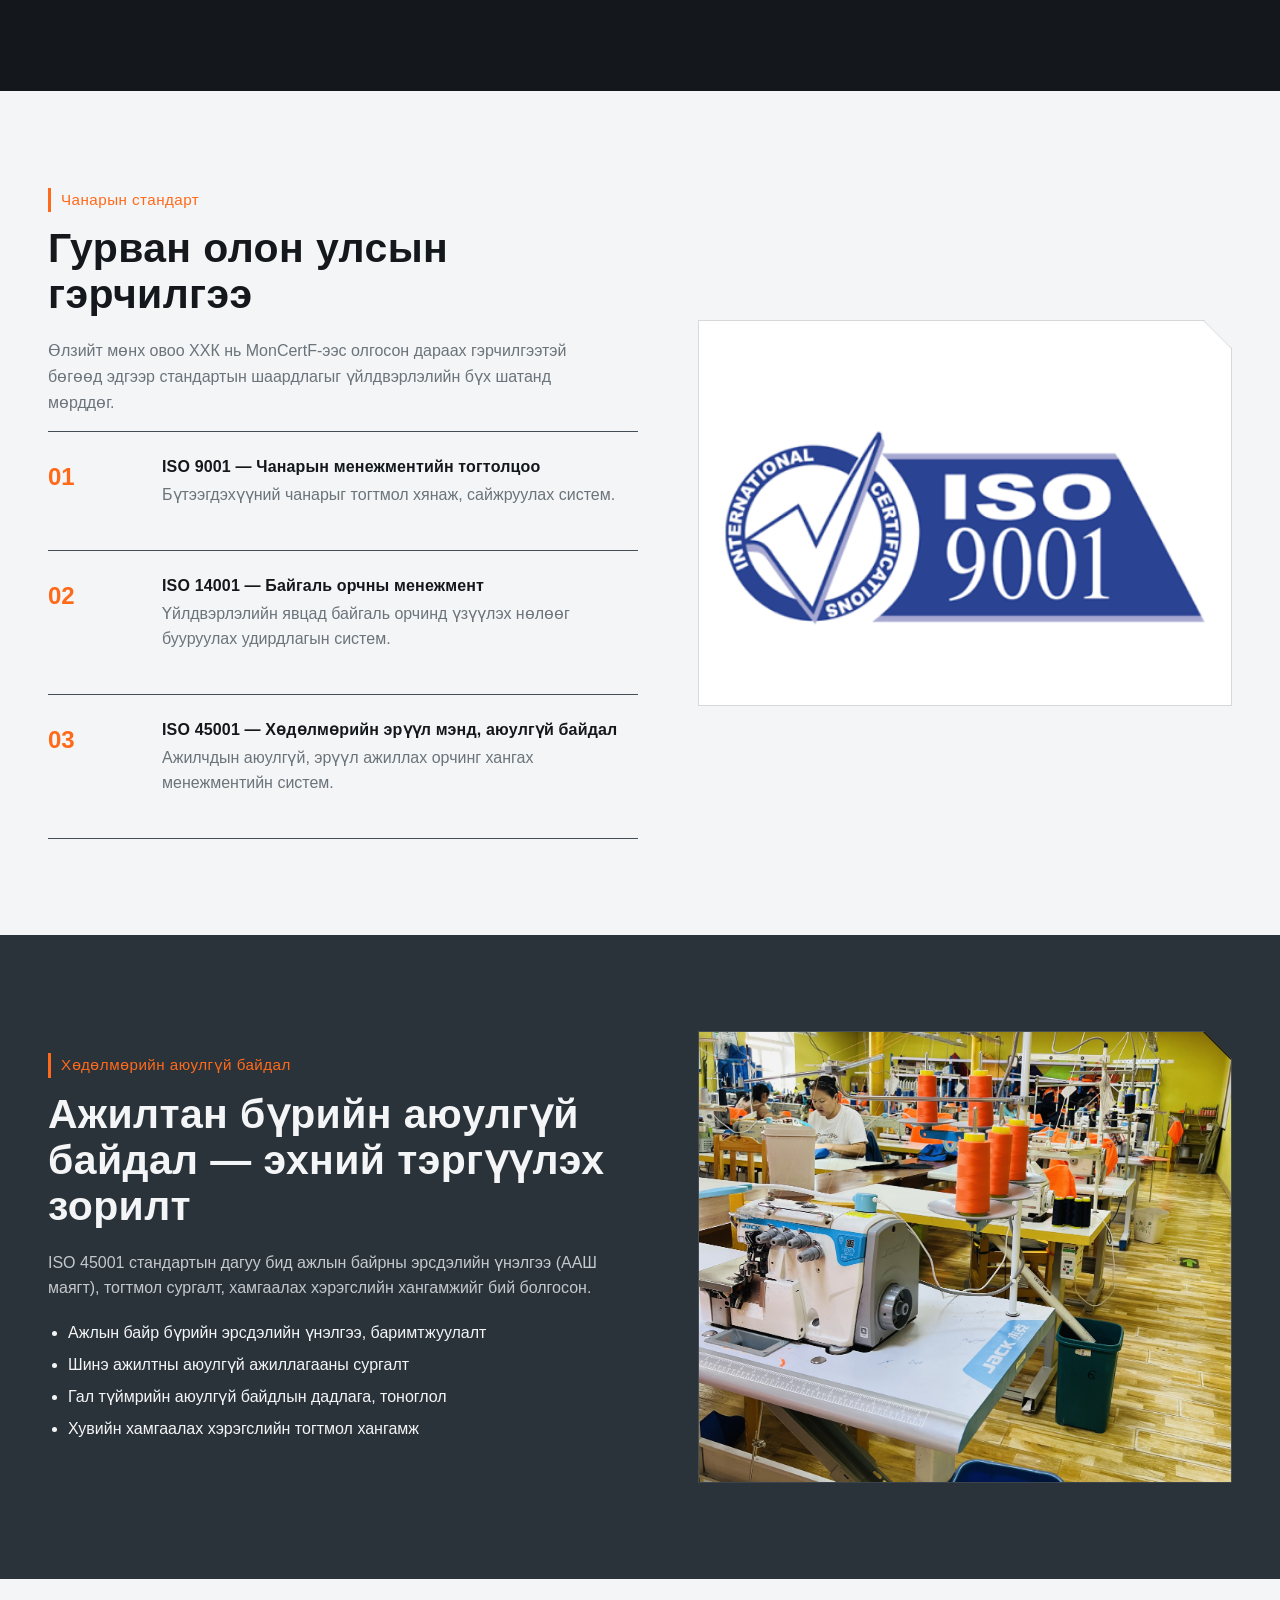
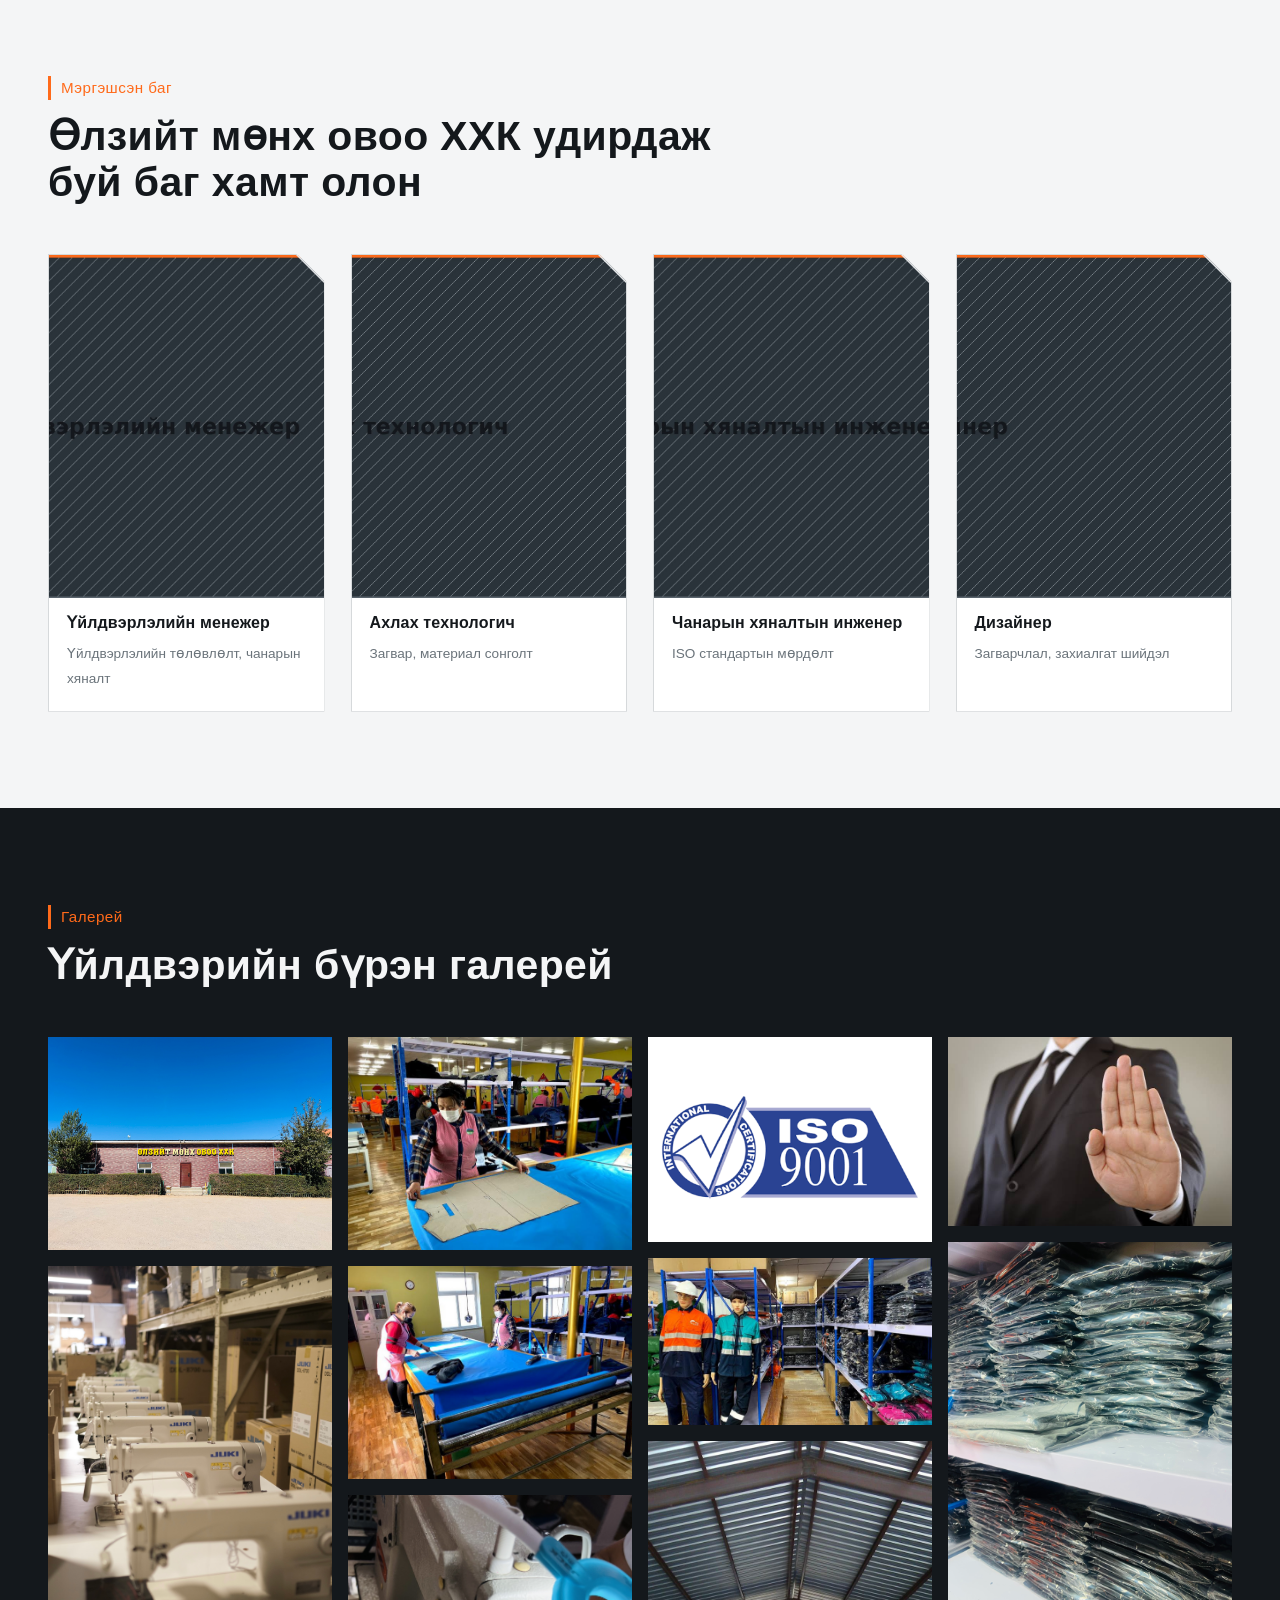
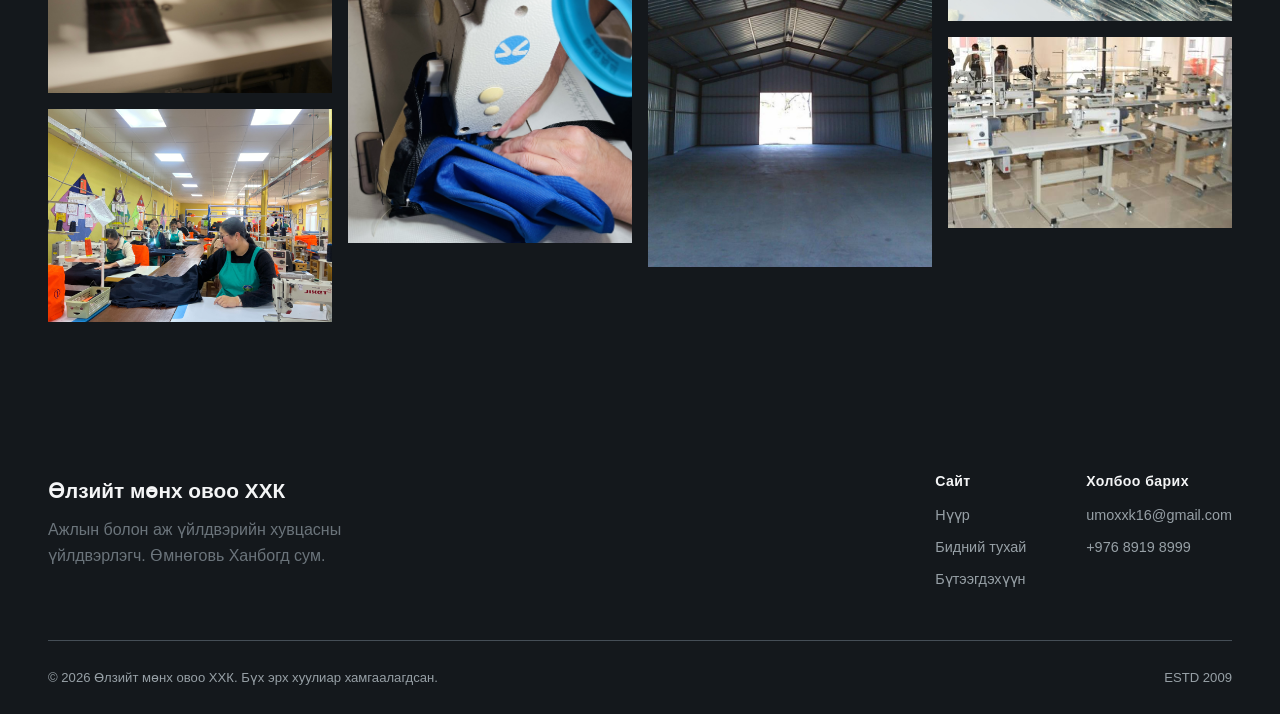
==== commit b972a30c: "Add files via upload" ====
--- a/about.html
+++ b/about.html
@@ -261,4 +261,4 @@
     <script src="js/main.js"></script>
 </body>
 
-</html>
+</html>
--- a/css/style.css
+++ b/css/style.css
@@ -1,10 +1,3 @@
-/* ============================================================
-   MAYNAKH ОЁДЛЫН ҮЙЛДВЭР — ҮНДСЭН СТИЛЬ
-   ============================================================
-   ӨНГӨ, ФОНТ ӨӨРЧЛӨХ бол доорх :root хэсгийн хувьсагчдыг л
-   өөрчилбол хангалттай — сайтын бүх хэсэгт автоматаар шинэчлэгдэнэ.
-   ============================================================ */
-
 /* ============================================================
    MAYNAKH ОЁДЛЫН ҮЙЛДВЭР — ҮНДСЭН СТИЛЬ
    ============================================================
@@ -1261,1244 +1254,3 @@
 .site-nav .brand {
     padding-left: 85px;
 }
-/* ---------- 1. DESIGN TOKENS (энд өнгө/фонт өөрчил) ---------- */
-
-:root {
-    /* Өнгөний палитр */
-    --ink: #14181c;
-    /* Хамгийн харанхуй фон */
-    --steel: #2b333a;
-    /* Хоёрдогч харанхуй гадаргуу */
-    --steel-light: #3a444d;
-    --paper: #f4f5f6;
-    /* Цайвар фон */
-    --paper-dim: #e7e9eb;
-    --line: #d6d9db;
-    /* Цайвар хуваарийн шугам */
-    --line-dark: #454e56;
-    /* Харанхуй хуваарийн шугам */
-    --ash: #6b747b;
-    /* Хоёрдогч текст */
-    --white: #ffffff;
-    --accent: #ff6a1a;
-    /* Аюулгүй байдлын улбар шар (гол өнгө) */
-    --accent-dim: #cc5514;
-    --steel-blue: #3e7cb1;
-    /* Хоёрдогч хүйтэн өнгө (сертификат гэх мэт) */
-    /* Фонт */
-    --font-display: 'Oswald', 'Arial Narrow', sans-serif;
-    --font-body: 'Manrope', 'Segoe UI', sans-serif;
-    /* Хэмжээ */
-    --container: 1240px;
-    --cut: 28px;
-    /* signature diagonal-cut corner size */
-    --radius-soft: 3px;
-}
-
-* {
-    box-sizing: border-box;
-}
-
-html {
-    scroll-behavior: smooth;
-}
-
-body {
-    margin: 0;
-    font-family: var(--font-body);
-    background: var(--paper);
-    color: var(--ink);
-    line-height: 1.6;
-    font-size: 16px;
-    -webkit-font-smoothing: antialiased;
-}
-
-h1,
-h2,
-h3,
-h4 {
-    font-family: var(--font-display);
-    font-weight: 600;
-    letter-spacing: 0.01em;
-    margin: 0 0 0.5em;
-    line-height: 1.12;
-    color: var(--ink);
-}
-
-h1 {
-    font-size: clamp(2.6rem, 5vw, 4.6rem);
-    font-weight: 700;
-}
-
-h2 {
-    font-size: clamp(1.9rem, 3.2vw, 2.7rem);
-}
-
-h3 {
-    font-size: 1.35rem;
-}
-
-p {
-    margin: 0 0 1em;
-    color: var(--ash);
-    max-width: 62ch;
-}
-
-a {
-    color: inherit;
-    text-decoration: none;
-}
-
-img {
-    max-width: 100%;
-    display: block;
-}
-
-.container {
-    max-width: var(--container);
-    margin: 0 auto;
-    padding: 0 28px;
-}
-
-section {
-    padding: 96px 0;
-}
-
-@media (max-width: 720px) {
-    section {
-        padding: 60px 0;
-    }
-}
-
-.section-dark {
-    background: var(--ink);
-    color: var(--paper);
-}
-
-.section-dark p {
-    color: #b7bec4;
-}
-
-.section-dark h2,
-.section-dark h3 {
-    color: var(--paper);
-}
-
-.section-steel {
-    background: var(--steel);
-    color: var(--paper);
-}
-
-.section-steel p {
-    color: #c3c9cd;
-}
-
-.section-steel h2,
-.section-steel h3 {
-    color: var(--paper);
-}
-
-.eyebrow {
-    display: inline-block;
-    font-family: var(--font-display);
-    font-size: 0.95rem;
-    letter-spacing: 0.03em;
-    color: var(--accent);
-    border-left: 3px solid var(--accent);
-    padding-left: 10px;
-    margin-bottom: 14px;
-}
-
-.section-head {
-    max-width: 720px;
-    margin-bottom: 48px;
-}
-
-.section-head.center {
-    margin-left: auto;
-    margin-right: auto;
-    text-align: center;
-}
-
-
-/* ---------- 2. BUTTONS ---------- */
-
-.btn {
-    display: inline-flex;
-    align-items: center;
-    gap: 10px;
-    font-family: var(--font-display);
-    font-size: 1rem;
-    letter-spacing: 0.02em;
-    padding: 15px 30px;
-    border: 1px solid transparent;
-    cursor: pointer;
-    transition: transform 0.18s ease, background 0.18s ease, color 0.18s ease, border-color .18s ease;
-    clip-path: polygon(0 0, calc(100% - 14px) 0, 100% 14px, 100% 100%, 14px 100%, 0 100%);
-}
-
-.btn-primary {
-    background: var(--accent);
-    color: var(--ink);
-}
-
-.btn-primary:hover {
-    background: #fff;
-    transform: translateY(-2px);
-}
-
-.btn-outline {
-    background: transparent;
-    border-color: rgba(244, 245, 246, 0.4);
-    color: inherit;
-}
-
-.btn-outline:hover {
-    border-color: var(--accent);
-    color: var(--accent);
-    transform: translateY(-2px);
-}
-
-.btn-outline.dark {
-    border-color: #b9bfc3;
-    color: var(--ink);
-}
-
-.btn-outline.dark:hover {
-    border-color: var(--accent);
-    color: var(--accent-dim);
-}
-
-.btn-block {
-    width: 100%;
-    justify-content: center;
-}
-
-
-/* ---------- 3. NAV ---------- */
-
-.site-nav {
-    position: sticky;
-    top: 0;
-    z-index: 60;
-    background: rgba(20, 24, 28, 0.92);
-    backdrop-filter: blur(10px);
-    border-bottom: 1px solid rgba(255, 255, 255, 0.08);
-}
-
-.site-nav .container {
-    display: flex;
-    align-items: center;
-    justify-content: space-between;
-    height: 78px;
-}
-
-.brand {
-    display: flex;
-    flex-direction: row;
-    align-items: center;
-    gap: 12px;
-    color: var(--paper);
-}
-
-.brand strong {
-    font-family: var(--font-display);
-    font-size: 1.35rem;
-    letter-spacing: 0.03em;
-}
-
-.brand span {
-    font-size: 0.68rem;
-    color: var(--ash);
-    letter-spacing: 0.08em;
-}
-
-.brand-text {
-    display: flex;
-    flex-direction: column;
-    line-height: 1.1;
-}
-
-.nav-links {
-    display: flex;
-    align-items: center;
-    gap: 36px;
-}
-
-.nav-links a {
-    font-family: var(--font-display);
-    font-size: 0.98rem;
-    color: #d7dadc;
-    letter-spacing: 0.01em;
-    padding: 6px 0;
-    position: relative;
-}
-
-.nav-links a::after {
-    content: "";
-    position: absolute;
-    left: 0;
-    bottom: -2px;
-    height: 2px;
-    width: 0;
-    background: var(--accent);
-    transition: width 0.2s ease;
-}
-
-.nav-links a:hover::after,
-.nav-links a.active::after {
-    width: 100%;
-}
-
-.nav-links a.active {
-    color: var(--white);
-}
-
-.nav-toggle {
-    display: none;
-    background: none;
-    border: none;
-    color: var(--paper);
-    font-size: 1.6rem;
-    cursor: pointer;
-}
-
-@media (max-width: 768px) {
-    .nav-toggle {
-        display: block;
-    }
-    .nav-links {
-        position: absolute;
-        top: 78px;
-        left: 0;
-        right: 0;
-        background: var(--ink);
-        flex-direction: column;
-        align-items: flex-start;
-        padding: 8px 28px 26px;
-        gap: 18px;
-        display: none;
-        border-bottom: 1px solid rgba(255, 255, 255, 0.08);
-    }
-    .nav-links.open {
-        display: flex;
-    }
-}
-
-
-/* ---------- 4. HERO ---------- */
-
-.hero {
-    position: relative;
-    min-height: 92vh;
-    display: flex;
-    align-items: center;
-    background: var(--ink);
-    color: var(--paper);
-    overflow: hidden;
-}
-
-.hero-bg {
-    position: absolute;
-    inset: 0;
-    background-image: linear-gradient(100deg, rgba(20, 24, 28, 0.94) 20%, rgba(20, 24, 28, 0.55) 65%, rgba(20, 24, 28, 0.25) 100%), url('../images/hero/hero-main.jpeg');
-    background-size: cover;
-    background-position: center;
-}
-
-.hero-grid {
-    position: absolute;
-    inset: 0;
-    opacity: 0.15;
-    pointer-events: none;
-    background-image: repeating-linear-gradient(115deg, rgba(255, 106, 26, 0.06) 0 1px, transparent 1px 90px);
-}
-
-.hero-inner {
-    position: relative;
-    z-index: 2;
-    max-width: 780px;
-}
-
-.hero-eyebrow {
-    font-family: var(--font-display);
-    color: var(--accent);
-    letter-spacing: 0.04em;
-    margin-bottom: 18px;
-    font-size: 1rem;
-}
-
-.hero h1 span {
-    display: block;
-    opacity: 0;
-    transform: translateY(24px);
-    animation: riseIn 0.7s ease forwards;
-}
-
-.hero h1 span:nth-child(1) {
-    animation-delay: 0.1s;
-}
-
-.hero h1 span:nth-child(2) {
-    animation-delay: 0.28s;
-    color: var(--accent);
-}
-
-.hero-desc {
-    opacity: 0;
-    transform: translateY(16px);
-    animation: riseIn 0.7s ease forwards 0.5s;
-    color: #c7cdd1;
-    font-size: 1.12rem;
-    max-width: 56ch;
-}
-
-.hero-cta {
-    opacity: 0;
-    transform: translateY(16px);
-    animation: riseIn 0.7s ease forwards 0.68s;
-    display: flex;
-    gap: 16px;
-    margin-top: 30px;
-    flex-wrap: wrap;
-}
-
-.hero-stats {
-    opacity: 0;
-    transform: translateY(16px);
-    animation: riseIn 0.7s ease forwards 0.85s;
-    display: flex;
-    gap: 44px;
-    margin-top: 64px;
-    flex-wrap: wrap;
-}
-
-.hero-stat b {
-    font-family: var(--font-display);
-    font-size: 2.1rem;
-    color: var(--white);
-    display: block;
-}
-
-.hero-stat span {
-    font-size: 0.85rem;
-    color: var(--ash);
-}
-
-@keyframes riseIn {
-    to {
-        opacity: 1;
-        transform: translateY(0);
-    }
-}
-
-@media (prefers-reduced-motion: reduce) {
-    .hero h1 span,
-    .hero-desc,
-    .hero-cta,
-    .hero-stats {
-        animation: none;
-        opacity: 1;
-        transform: none;
-    }
-}
-
-
-/* ---------- 5. CUT-CORNER CARD (signature motif) ---------- */
-
-.cut-card {
-    position: relative;
-    background: var(--white);
-    border: 1px solid var(--line);
-    clip-path: polygon(0 0, calc(100% - var(--cut)) 0, 100% var(--cut), 100% 100%, var(--cut) 100%, 0 100%);
-}
-
-.cut-card::before {
-    content: "";
-    position: absolute;
-    top: 0;
-    right: 0;
-    width: 0;
-    height: 0;
-    border-style: solid;
-    border-width: 0 var(--cut) var(--cut) 0;
-    border-color: transparent var(--paper-dim) transparent transparent;
-}
-
-.section-dark .cut-card,
-.section-steel .cut-card {
-    background: var(--steel-light);
-    border-color: var(--line-dark);
-}
-
-.section-dark .cut-card::before,
-.section-steel .cut-card::before {
-    border-color: transparent var(--ink) transparent transparent;
-}
-
-
-/* ---------- 6. GRIDS ---------- */
-
-.grid {
-    display: grid;
-    gap: 26px;
-}
-
-.grid-2 {
-    grid-template-columns: repeat(2, 1fr);
-}
-
-.grid-3 {
-    grid-template-columns: repeat(3, 1fr);
-}
-
-.grid-4 {
-    grid-template-columns: repeat(4, 1fr);
-}
-
-@media (max-width: 980px) {
-    .grid-3,
-    .grid-4 {
-        grid-template-columns: repeat(2, 1fr);
-    }
-}
-
-@media (max-width: 620px) {
-    .grid-2,
-    .grid-3,
-    .grid-4 {
-        grid-template-columns: 1fr;
-    }
-}
-
-
-/* ---------- 7. INTRO / SPLIT SECTION ---------- */
-
-.split {
-    display: grid;
-    grid-template-columns: 1.05fr 0.95fr;
-    gap: 60px;
-    align-items: center;
-}
-
-@media (max-width: 860px) {
-    .split {
-        grid-template-columns: 1fr;
-    }
-}
-
-.split img,
-.split .cut-card img {
-    width: 100%;
-    height: 100%;
-    object-fit: cover;
-}
-
-.stat-row {
-    display: flex;
-    gap: 40px;
-    flex-wrap: wrap;
-    margin-top: 34px;
-}
-
-.stat-row b {
-    font-family: var(--font-display);
-    font-size: 2.4rem;
-    display: block;
-    color: var(--accent-dim);
-}
-
-.stat-row span {
-    font-size: 0.85rem;
-    color: var(--ash);
-}
-
-
-/* ---------- 8. CATEGORY CARDS ---------- */
-
-.category-card {
-    padding: 30px 26px 26px;
-    transition: transform 0.2s ease, border-color 0.2s ease;
-}
-
-.category-card:hover {
-    transform: translateY(-6px);
-    border-color: var(--accent);
-}
-
-.category-card .cat-index {
-    font-family: var(--font-display);
-    color: var(--accent);
-    font-size: 0.85rem;
-    letter-spacing: 0.05em;
-    margin-bottom: 10px;
-    display: block;
-}
-
-.category-card h3 {
-    margin-bottom: 8px;
-}
-
-.category-card p {
-    font-size: 0.94rem;
-    margin-bottom: 0;
-}
-
-
-/* ---------- 9. CAPABILITY / WHY-US LIST ---------- */
-
-.capability-list {
-    border-top: 1px solid var(--line-dark);
-}
-
-.capability-item {
-    display: grid;
-    grid-template-columns: 90px 1fr;
-    gap: 24px;
-    padding: 26px 0;
-    border-bottom: 1px solid var(--line-dark);
-    align-items: start;
-}
-
-.capability-item b.num {
-    font-family: var(--font-display);
-    font-size: 1.5rem;
-    color: var(--accent);
-}
-
-.capability-item h4 {
-    margin: 0 0 6px;
-}
-
-@media (max-width: 620px) {
-    .capability-item {
-        grid-template-columns: 50px 1fr;
-    }
-}
-
-.why-grid .cut-card {
-    padding: 30px 26px;
-}
-
-.why-grid .icon {
-    width: 42px;
-    height: 42px;
-    margin-bottom: 18px;
-    color: var(--accent);
-}
-
-
-/* ---------- 10. PRODUCT CARD ---------- */
-
-.product-card {
-    display: flex;
-    flex-direction: column;
-    overflow: hidden;
-}
-
-.product-card .thumb {
-    position: relative;
-    aspect-ratio: 4/3;
-    overflow: hidden;
-    background: var(--paper-dim);
-}
-
-.product-card .thumb img {
-    width: 100%;
-    height: 100%;
-    object-fit: cover;
-    transition: opacity .35s ease;
-}
-
-.product-card .thumb img.img-back {
-    position: absolute;
-    inset: 0;
-    opacity: 0;
-}
-
-.product-card:hover .thumb img.img-back {
-    opacity: 1;
-}
-
-.product-card .thumb .cat-tag {
-    position: absolute;
-    top: 14px;
-    left: 14px;
-    background: rgba(20, 24, 28, 0.85);
-    color: var(--paper);
-    font-family: var(--font-display);
-    font-size: 0.72rem;
-    letter-spacing: 0.04em;
-    padding: 5px 10px 5px 12px;
-}
-
-.product-card .body {
-    padding: 20px 22px 24px;
-    display: flex;
-    flex-direction: column;
-    flex: 1;
-}
-
-.product-card .body p {
-    font-size: 0.92rem;
-    margin-bottom: 18px;
-    flex: 1;
-}
-
-.product-card .body h3 {
-    margin-bottom: 6px;
-}
-
-.product-card .view-link {
-    display: inline-flex;
-    align-items: center;
-    gap: 8px;
-    font-family: var(--font-display);
-    font-size: 0.92rem;
-    color: var(--accent-dim);
-    border-top: 1px solid var(--line);
-    padding-top: 14px;
-}
-
-.product-card .view-link .arrow {
-    transition: transform 0.2s ease;
-}
-
-.product-card:hover .view-link .arrow {
-    transform: translateX(4px);
-}
-
-
-/* ---------- 11. FILTER TABS (products page) ---------- */
-
-.filter-bar {
-    display: flex;
-    flex-wrap: wrap;
-    gap: 10px;
-    margin-bottom: 40px;
-}
-
-.filter-btn {
-    font-family: var(--font-display);
-    font-size: 0.9rem;
-    letter-spacing: 0.02em;
-    padding: 9px 18px;
-    border: 1px solid var(--line);
-    background: var(--white);
-    cursor: pointer;
-    color: var(--ash);
-    transition: all .15s ease;
-}
-
-.filter-btn:hover {
-    border-color: var(--accent);
-    color: var(--accent-dim);
-}
-
-.filter-btn.active {
-    background: var(--ink);
-    border-color: var(--ink);
-    color: var(--white);
-}
-
-
-/* ---------- 12. PRODUCT DETAIL PAGE ---------- */
-
-.detail-hero {
-    padding-top: 48px;
-    padding-bottom: 0;
-}
-
-.breadcrumb {
-    font-size: 0.86rem;
-    color: var(--ash);
-    margin-bottom: 26px;
-}
-
-.breadcrumb a:hover {
-    color: var(--accent-dim);
-}
-
-.gallery-main {
-    position: relative;
-    aspect-ratio: 5/4;
-    overflow: hidden;
-    background: var(--paper-dim);
-    cursor: zoom-in;
-}
-
-.gallery-main img {
-    width: 100%;
-    height: 100%;
-    object-fit: cover;
-}
-
-.gallery-thumbs {
-    display: flex;
-    gap: 12px;
-    margin-top: 14px;
-}
-
-.gallery-thumbs button {
-    padding: 0;
-    border: 2px solid transparent;
-    background: none;
-    cursor: pointer;
-    width: 84px;
-    height: 64px;
-    overflow: hidden;
-}
-
-.gallery-thumbs button img {
-    width: 100%;
-    height: 100%;
-    object-fit: cover;
-}
-
-.gallery-thumbs button.active {
-    border-color: var(--accent);
-}
-
-.detail-info h1 {
-    font-size: clamp(2rem, 3.4vw, 2.8rem);
-}
-
-.detail-tags {
-    display: flex;
-    gap: 10px;
-    margin-bottom: 18px;
-    flex-wrap: wrap;
-}
-
-.tag {
-    font-family: var(--font-display);
-    font-size: 0.75rem;
-    letter-spacing: 0.04em;
-    background: var(--paper-dim);
-    color: var(--ash);
-    padding: 5px 11px;
-}
-
-.tag.accent {
-    background: var(--accent);
-    color: var(--ink);
-}
-
-.option-row {
-    margin-top: 22px;
-}
-
-.option-row h4 {
-    font-family: var(--font-display);
-    font-size: 0.85rem;
-    letter-spacing: 0.04em;
-    color: var(--ash);
-    margin-bottom: 10px;
-    text-transform: uppercase;
-}
-
-.swatches {
-    display: flex;
-    flex-wrap: wrap;
-    gap: 8px;
-}
-
-.swatch {
-    border: 1px solid var(--line);
-    padding: 7px 14px;
-    font-size: 0.88rem;
-}
-
-.swatch.size {
-    font-family: var(--font-display);
-}
-
-.detail-tab-nav {
-    display: flex;
-    gap: 8px;
-    margin-top: 40px;
-    border-bottom: 1px solid var(--line);
-    flex-wrap: wrap;
-}
-
-.detail-tab-nav button {
-    font-family: var(--font-display);
-    font-size: 0.95rem;
-    padding: 12px 4px;
-    margin-right: 26px;
-    background: none;
-    border: none;
-    border-bottom: 2px solid transparent;
-    cursor: pointer;
-    color: var(--ash);
-}
-
-.detail-tab-nav button.active {
-    color: var(--ink);
-    border-color: var(--accent);
-}
-
-.detail-tab-panel {
-    display: none;
-    padding-top: 28px;
-}
-
-.detail-tab-panel.active {
-    display: block;
-}
-
-.spec-table {
-    width: 100%;
-    border-collapse: collapse;
-}
-
-.spec-table tr {
-    border-bottom: 1px solid var(--line);
-}
-
-.spec-table td {
-    padding: 13px 8px;
-    font-size: 0.94rem;
-    vertical-align: top;
-}
-
-.spec-table td:first-child {
-    color: var(--ash);
-    font-family: var(--font-display);
-    font-size: 0.82rem;
-    letter-spacing: 0.02em;
-    width: 220px;
-}
-
-.spec-table ul {
-    margin: 0;
-    padding-left: 18px;
-}
-
-.material-card {
-    display: grid;
-    grid-template-columns: 120px 1fr;
-    gap: 20px;
-    padding: 20px;
-    align-items: start;
-}
-
-.material-card img {
-    width: 100%;
-    height: 100%;
-    object-fit: cover;
-    aspect-ratio: 1/1;
-}
-
-.material-card h4 {
-    margin-bottom: 6px;
-}
-
-.material-card .comp {
-    font-size: 0.84rem;
-    color: var(--accent-dim);
-    font-family: var(--font-display);
-    margin-bottom: 8px;
-}
-
-.material-card ul {
-    margin: 8px 0;
-    padding-left: 18px;
-    font-size: 0.9rem;
-    color: var(--ash);
-}
-
-.material-card .why {
-    font-size: 0.88rem;
-    font-style: italic;
-}
-
-@media (max-width: 560px) {
-    .material-card {
-        grid-template-columns: 1fr;
-    }
-}
-
-
-/* ---------- 13. GALLERY / LIGHTBOX ---------- */
-
-.masonry {
-    columns: 4 220px;
-    column-gap: 16px;
-}
-
-.masonry figure {
-    margin: 0 0 16px;
-    break-inside: avoid;
-    position: relative;
-    overflow: hidden;
-}
-
-.masonry img {
-    width: 100%;
-    display: block;
-    transition: transform .4s ease;
-    cursor: zoom-in;
-}
-
-.masonry figure:hover img {
-    transform: scale(1.05);
-}
-
-.masonry figcaption {
-    position: absolute;
-    left: 0;
-    right: 0;
-    bottom: 0;
-    padding: 10px 12px;
-    background: linear-gradient(to top, rgba(20, 24, 28, 0.85), transparent);
-    color: var(--white);
-    font-size: 0.8rem;
-    font-family: var(--font-display);
-    opacity: 0;
-    transition: opacity .2s ease;
-}
-
-.masonry figure:hover figcaption {
-    opacity: 1;
-}
-
-.lightbox {
-    position: fixed;
-    inset: 0;
-    background: rgba(10, 12, 14, 0.94);
-    z-index: 200;
-    display: none;
-    align-items: center;
-    justify-content: center;
-    padding: 40px;
-}
-
-.lightbox.open {
-    display: flex;
-}
-
-.lightbox img {
-    max-width: 92vw;
-    max-height: 82vh;
-    object-fit: contain;
-}
-
-.lightbox-close,
-.lightbox-prev,
-.lightbox-next {
-    position: absolute;
-    background: rgba(255, 255, 255, 0.08);
-    color: var(--white);
-    border: 1px solid rgba(255, 255, 255, 0.25);
-    width: 44px;
-    height: 44px;
-    display: flex;
-    align-items: center;
-    justify-content: center;
-    cursor: pointer;
-    font-size: 1.3rem;
-}
-
-.lightbox-close {
-    top: 24px;
-    right: 24px;
-}
-
-.lightbox-prev {
-    left: 24px;
-    top: 50%;
-    transform: translateY(-50%);
-}
-
-.lightbox-next {
-    right: 24px;
-    top: 50%;
-    transform: translateY(-50%);
-}
-
-.lightbox-caption {
-    position: absolute;
-    bottom: 28px;
-    left: 0;
-    right: 0;
-    text-align: center;
-    color: #c7cdd1;
-    font-size: 0.9rem;
-}
-
-
-/* ---------- 14. TEAM ---------- */
-
-.team-card {
-    text-align: left;
-}
-
-.team-card img {
-    aspect-ratio: 4/5;
-    object-fit: cover;
-    width: 100%;
-}
-
-.team-card .cap {
-    padding: 16px 18px 20px;
-}
-
-.team-card .cap span {
-    font-size: 0.85rem;
-    color: var(--ash);
-}
-
-
-/* ---------- 15. CONTACT ---------- */
-
-.contact-grid {
-    display: grid;
-    grid-template-columns: 1fr 1fr;
-    gap: 50px;
-}
-
-@media (max-width: 860px) {
-    .contact-grid {
-        grid-template-columns: 1fr;
-    }
-}
-
-.contact-item {
-    display: flex;
-    gap: 16px;
-    padding: 18px 0;
-    border-bottom: 1px solid var(--line-dark);
-}
-
-.contact-item .ico {
-    color: var(--accent);
-    flex-shrink: 0;
-    margin-top: 2px;
-}
-
-.contact-item b {
-    display: block;
-    font-family: var(--font-display);
-    font-size: 0.95rem;
-    margin-bottom: 3px;
-}
-
-.map-frame {
-    width: 100%;
-    height: 100%;
-    min-height: 320px;
-    border: 1px solid var(--line-dark);
-    filter: grayscale(0.3);
-}
-
-
-/* ---------- 16. FOOTER ---------- */
-
-.site-footer {
-    background: var(--ink);
-    color: #97a0a6;
-    padding: 56px 0 26px;
-}
-
-.footer-top {
-    display: flex;
-    justify-content: space-between;
-    gap: 40px;
-    flex-wrap: wrap;
-    border-bottom: 1px solid var(--line-dark);
-    padding-bottom: 40px;
-    margin-bottom: 26px;
-}
-
-.footer-brand strong {
-    color: var(--paper);
-    font-family: var(--font-display);
-    font-size: 1.3rem;
-}
-
-.footer-cols {
-    display: flex;
-    gap: 60px;
-    flex-wrap: wrap;
-}
-
-.footer-col h4 {
-    font-family: var(--font-display);
-    font-size: 0.88rem;
-    color: var(--paper);
-    letter-spacing: 0.03em;
-    margin-bottom: 14px;
-}
-
-.footer-col a,
-.footer-col li {
-    display: block;
-    font-size: 0.9rem;
-    margin-bottom: 9px;
-    color: #97a0a6;
-    list-style: none;
-}
-
-.footer-col a:hover {
-    color: var(--accent);
-}
-
-.footer-bottom {
-    font-size: 0.82rem;
-    display: flex;
-    justify-content: space-between;
-    flex-wrap: wrap;
-    gap: 10px;
-}
-
-
-/* ---------- 17. SCROLL REVEAL (single, restrained) ---------- */
-
-.reveal {
-    opacity: 0;
-    transform: translateY(22px);
-    transition: opacity .6s ease, transform .6s ease;
-}
-
-.reveal.in-view {
-    opacity: 1;
-    transform: translateY(0);
-}
-
-@media (prefers-reduced-motion: reduce) {
-    .reveal {
-        opacity: 1;
-        transform: none;
-        transition: none;
-    }
-}
-
-
-/* focus visibility for accessibility */
-
-a:focus-visible,
-button:focus-visible {
-    outline: 2px solid var(--accent);
-    outline-offset: 2px;
-}
-
-
-/* Компанийн логог дээд хэсгийн зүүн талд байрлуулах */
-
-.logo {
-    z-index: 1000;
-}
-
-.logo img {
-    width: 65px;
-    height: 65px;
-    object-fit: contain;
-}
-
-
-/* Компанийн нэрийг логонд зай гаргаж өгөх */
-
-.site-nav .brand {
-    padding-left: 85px;
-}
